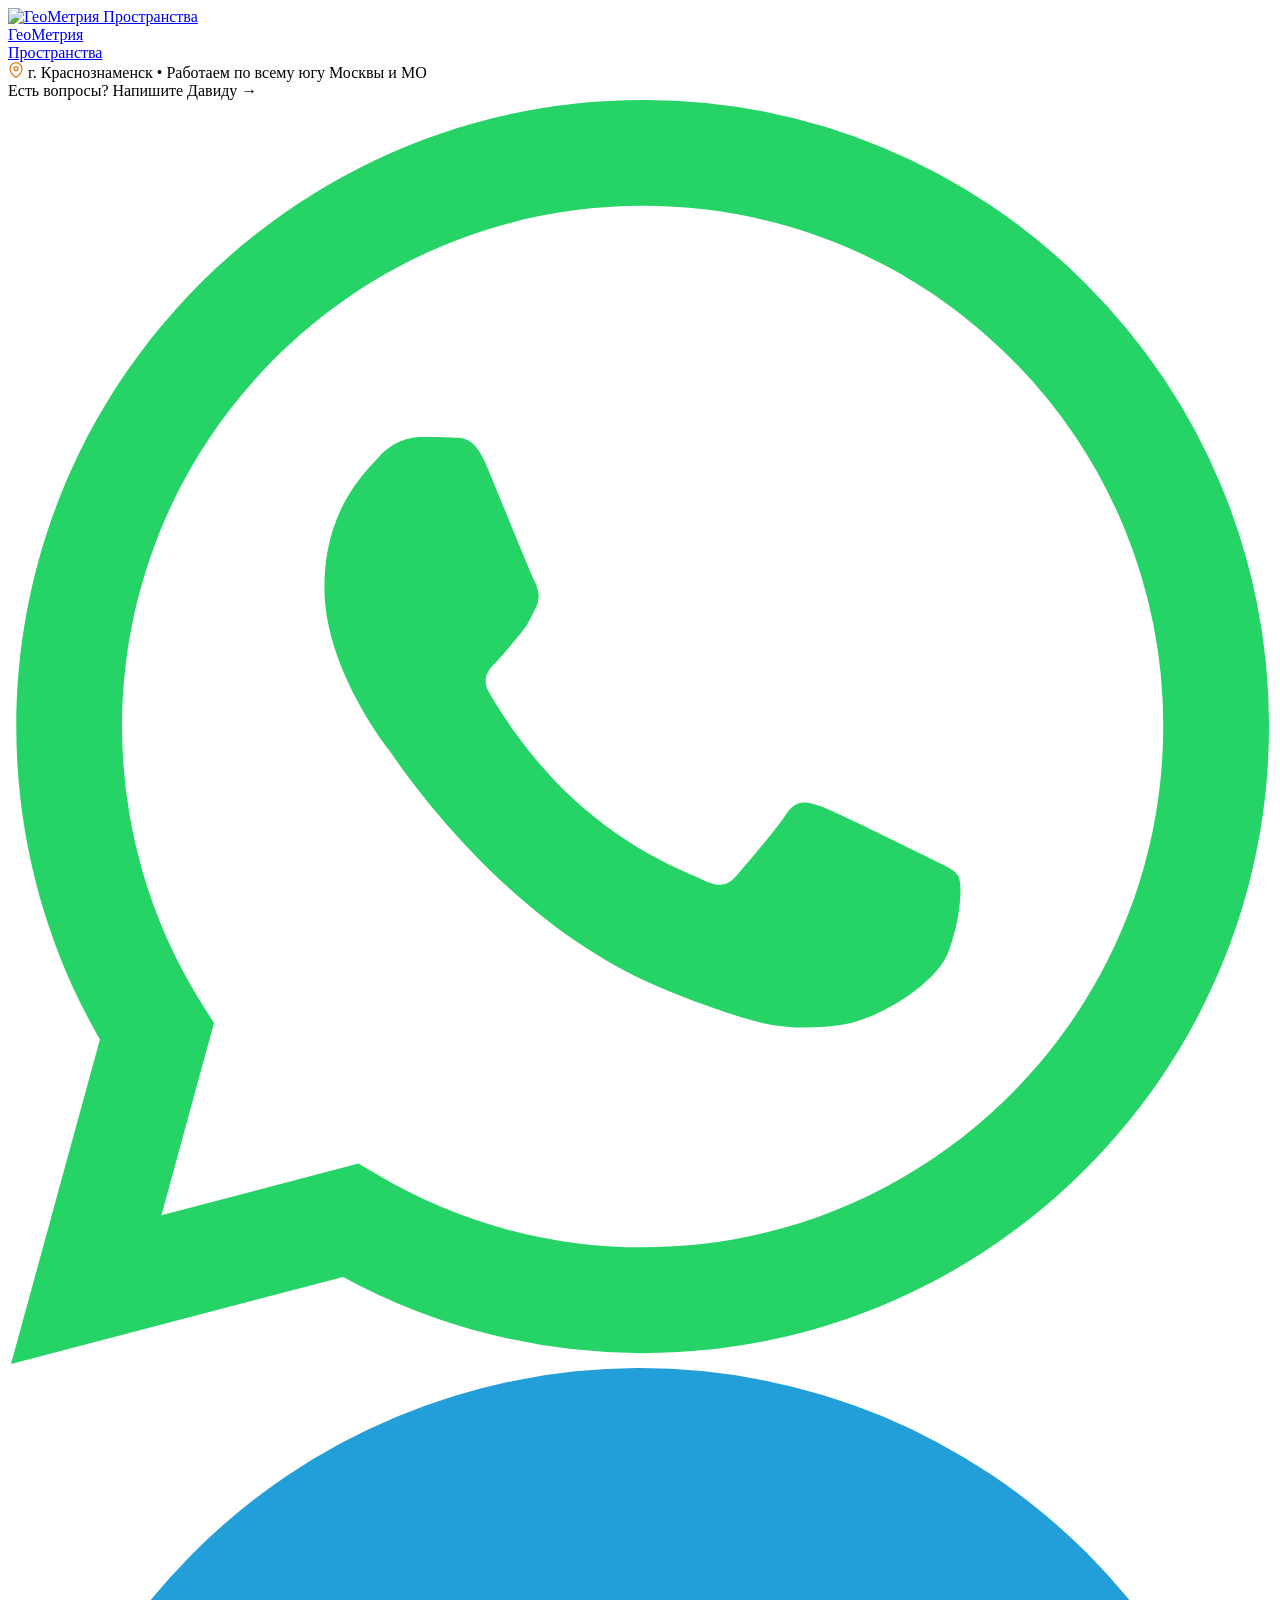
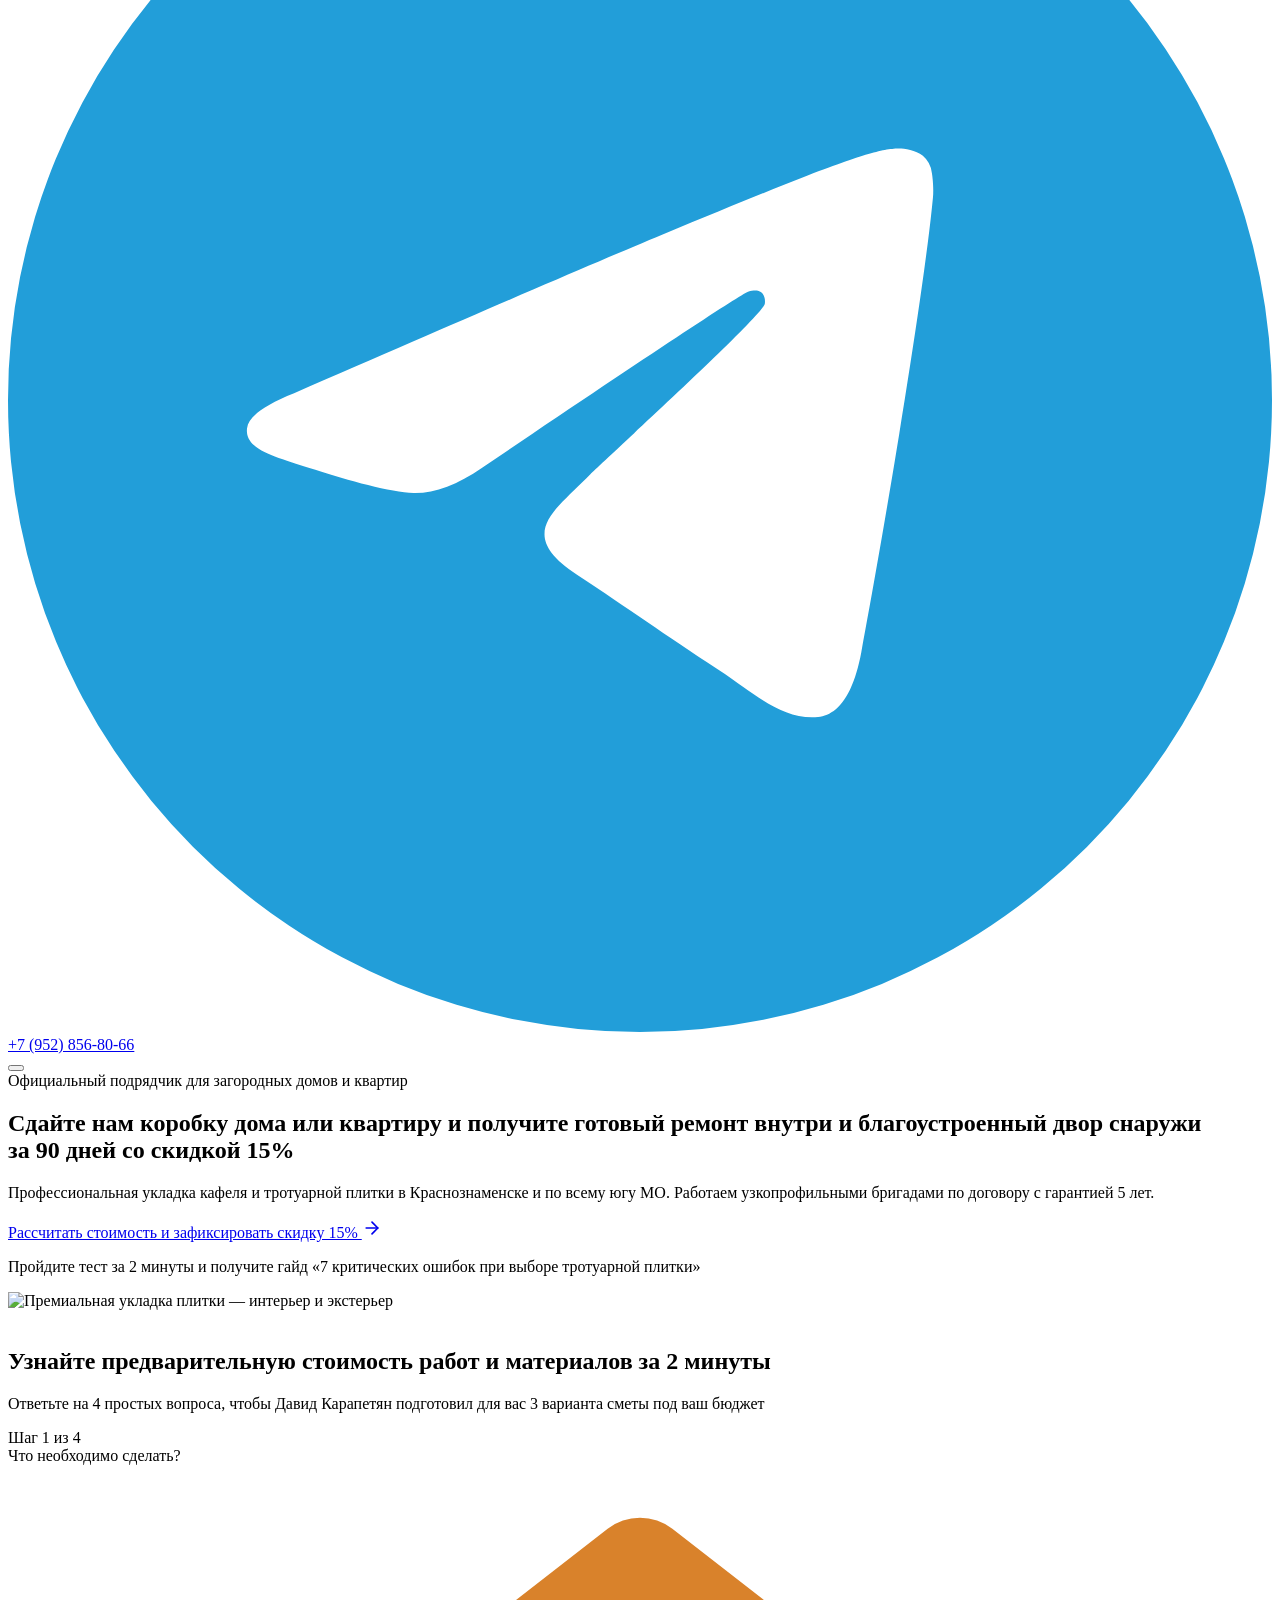
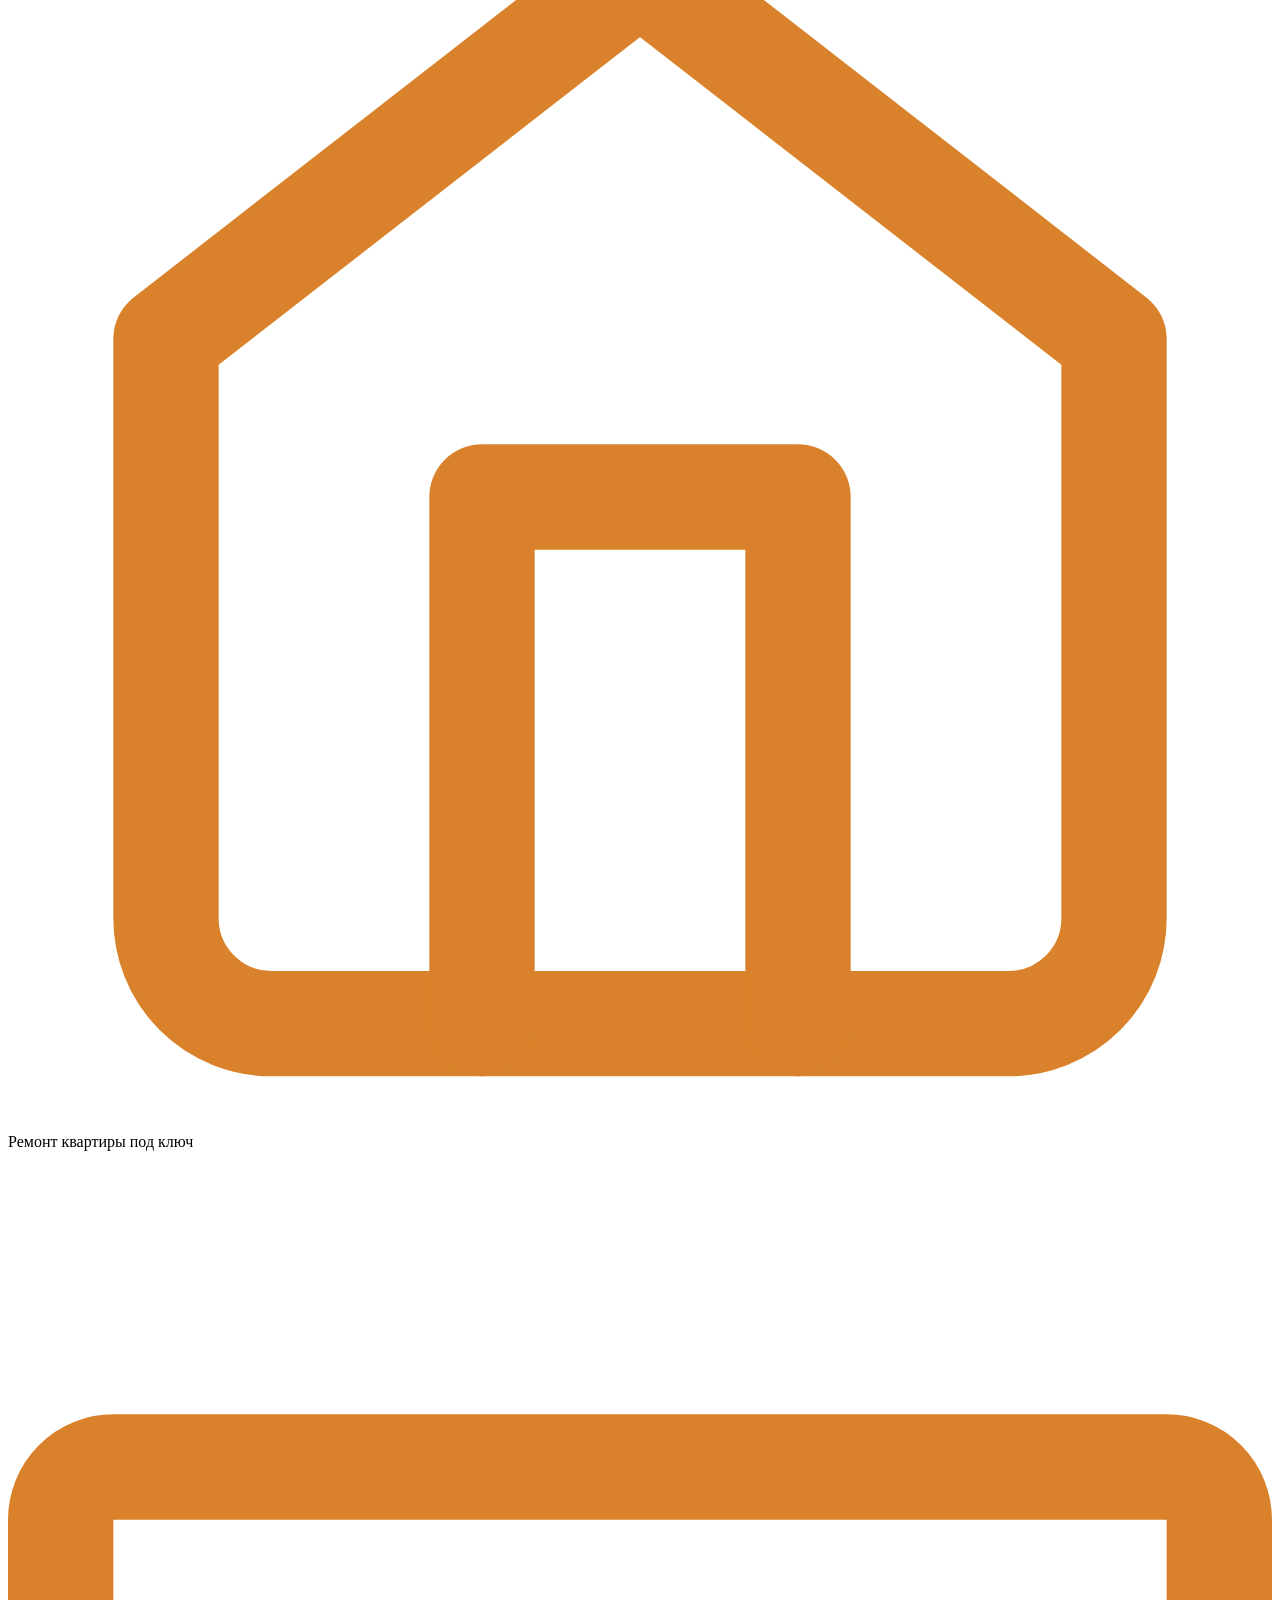
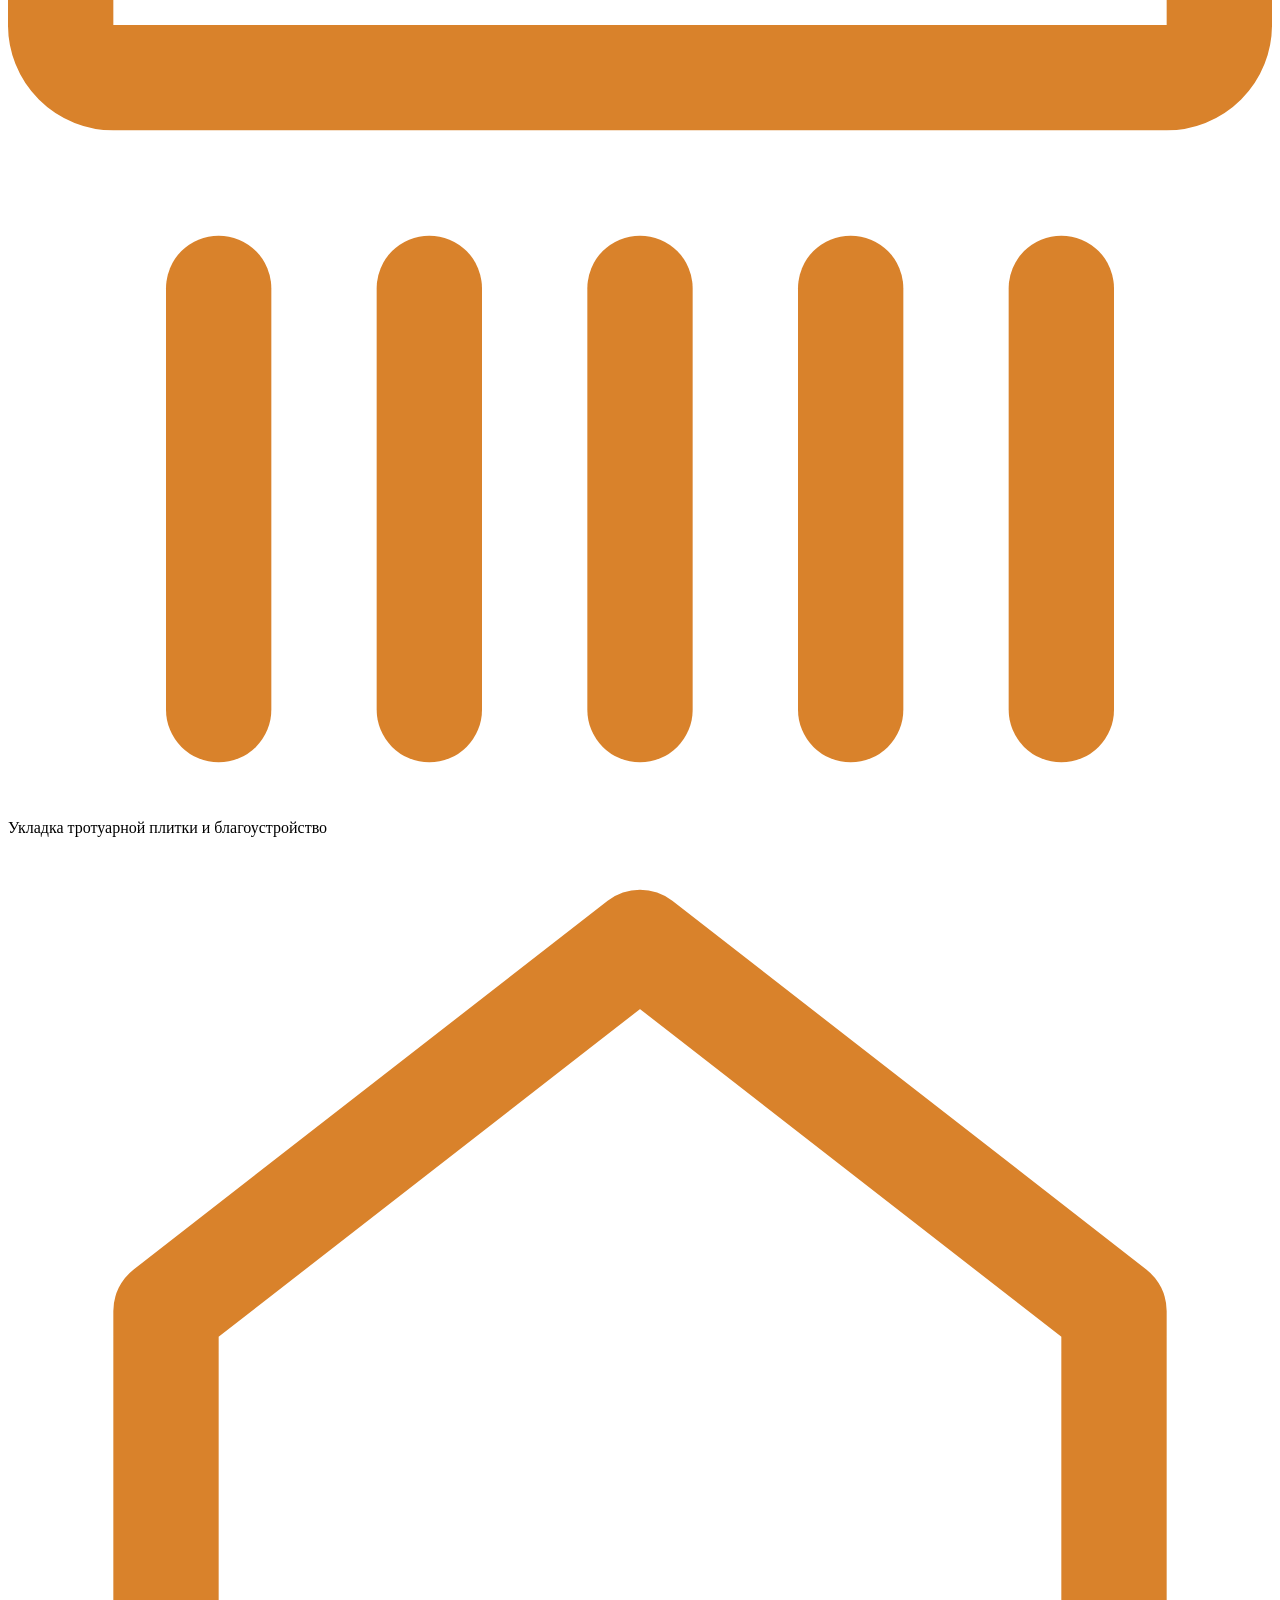
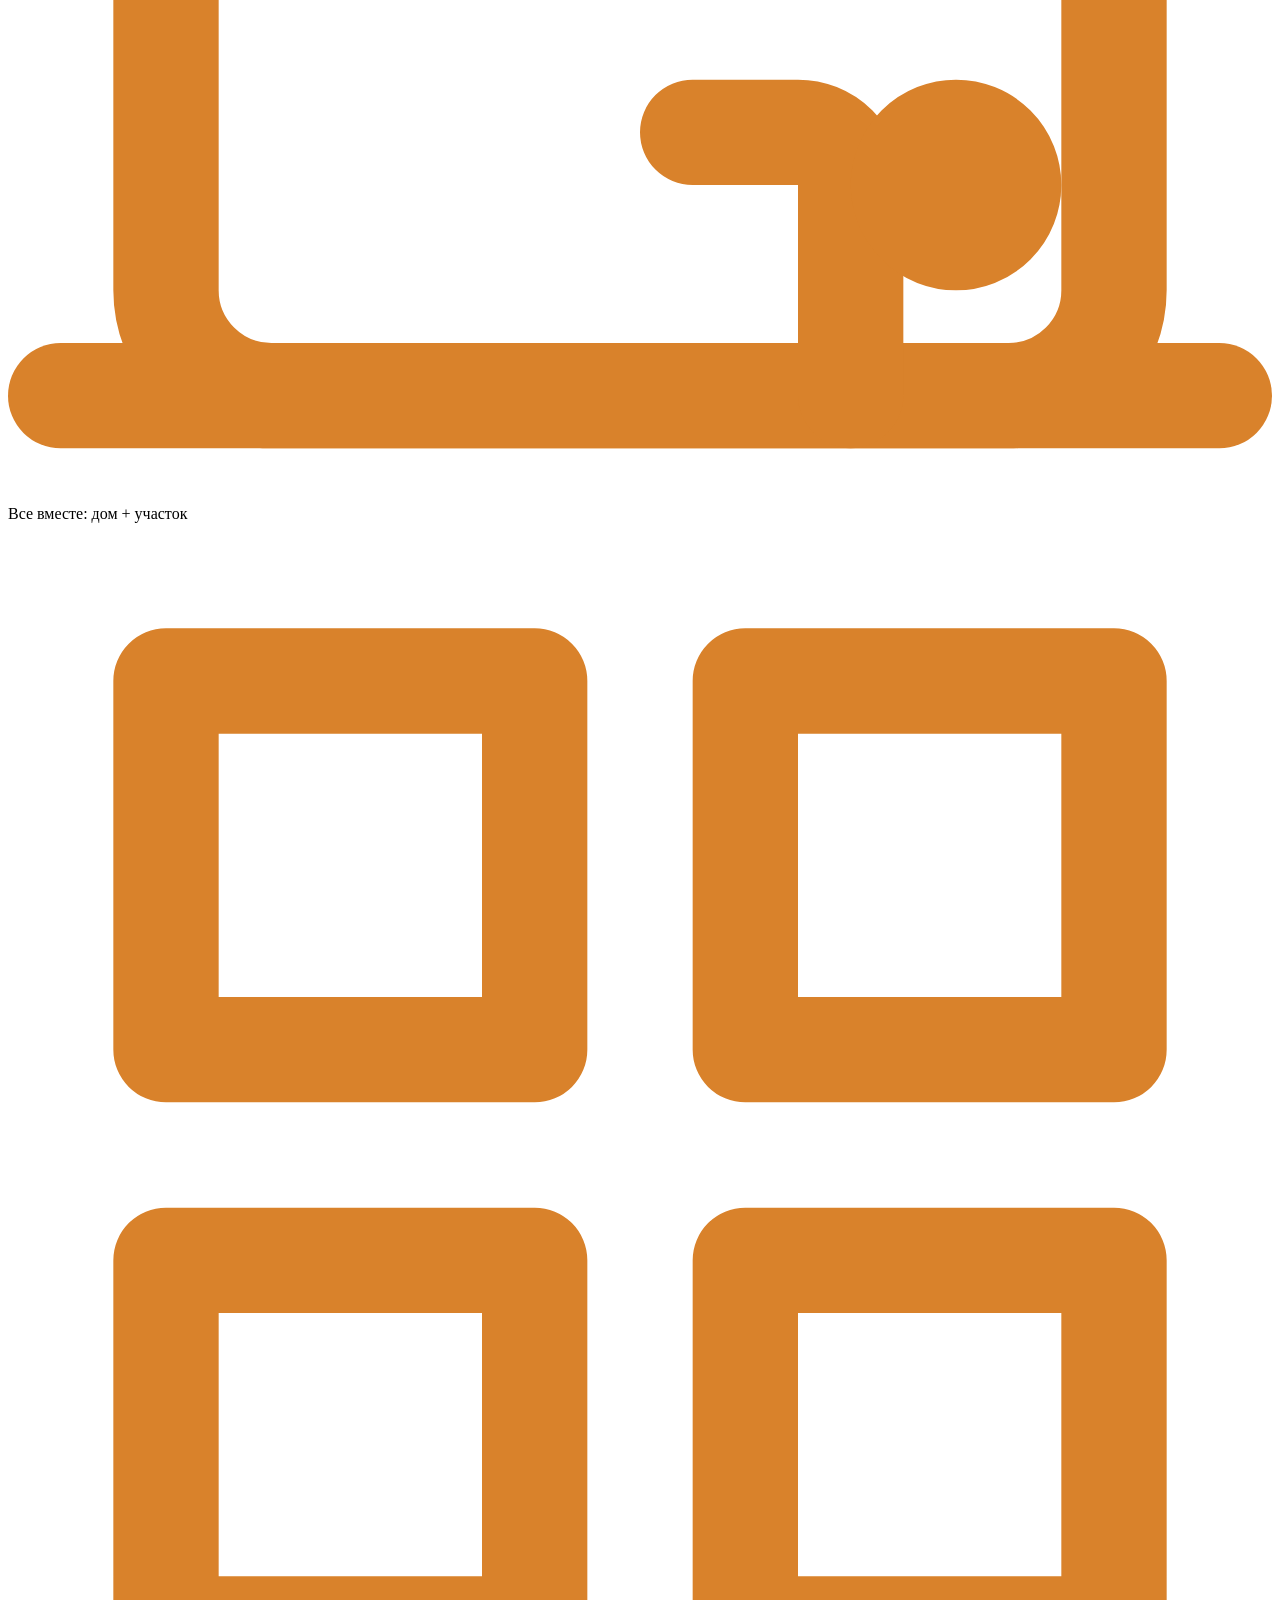
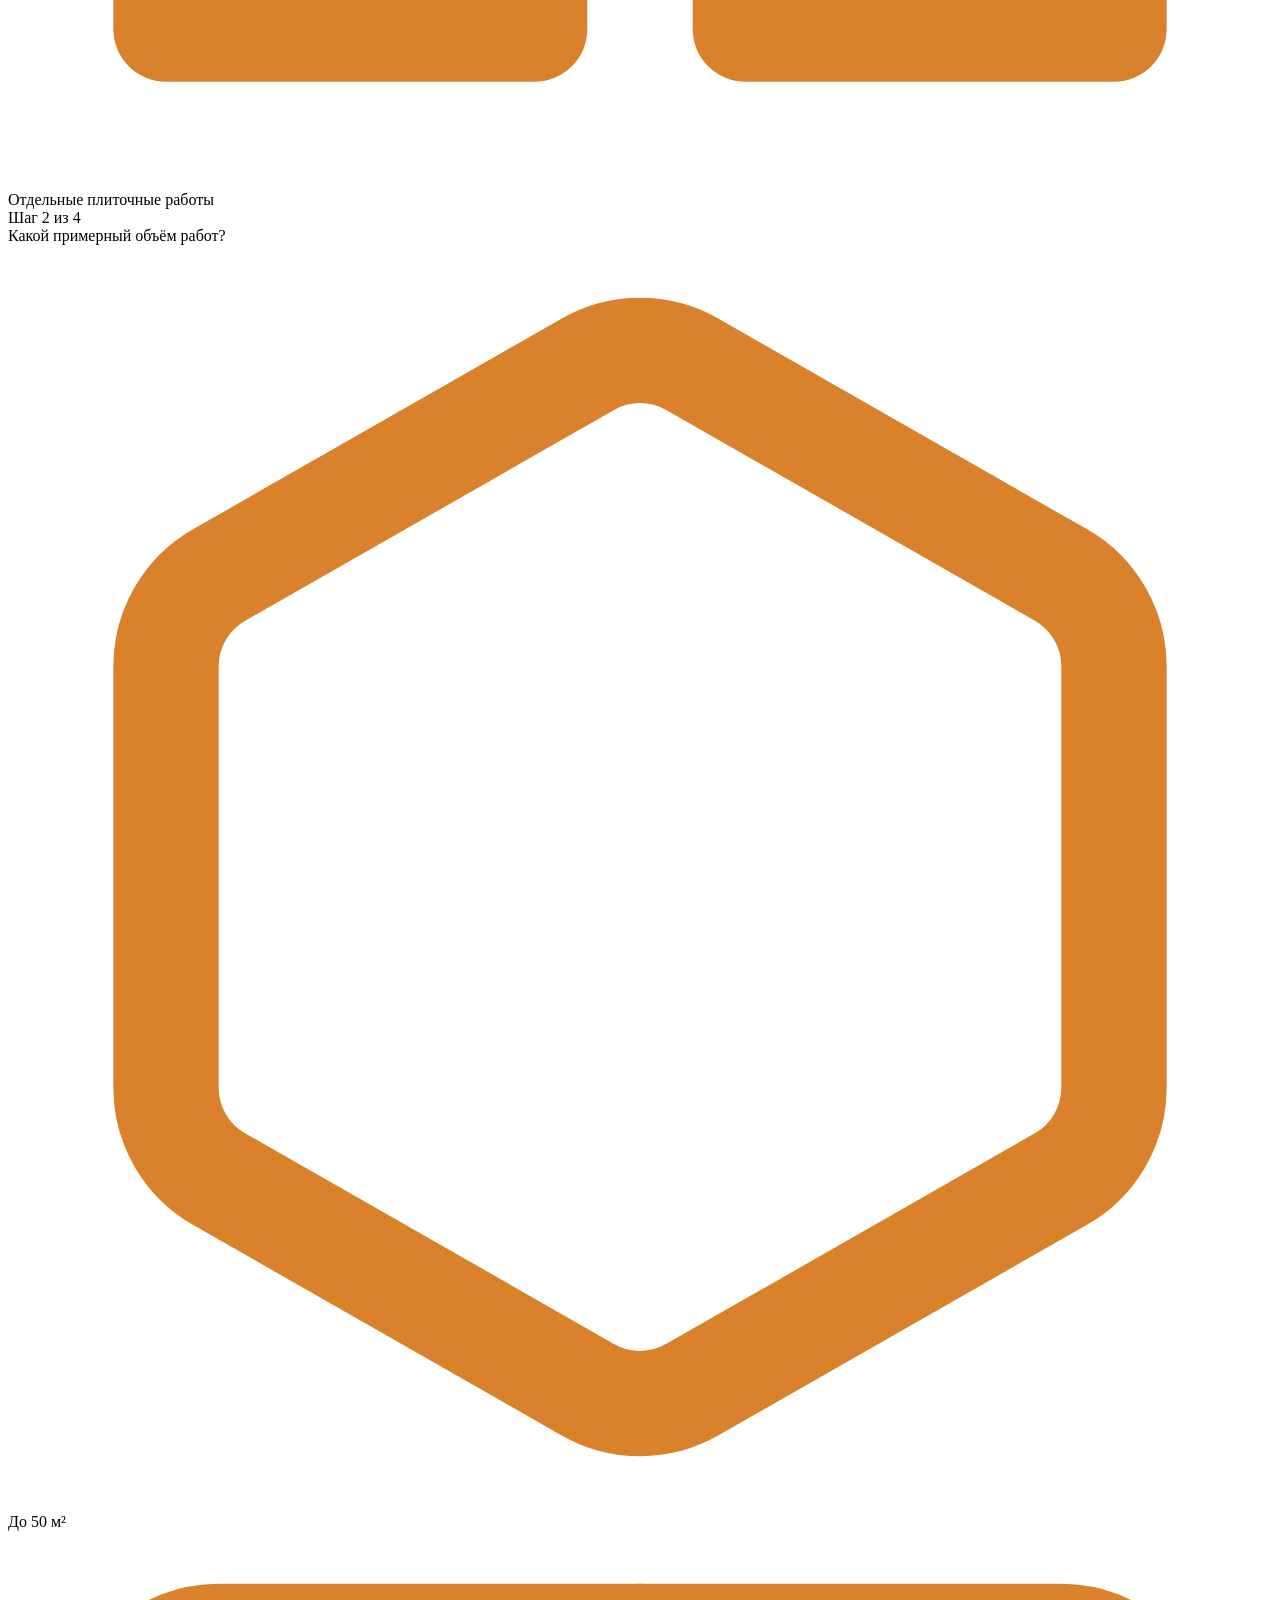
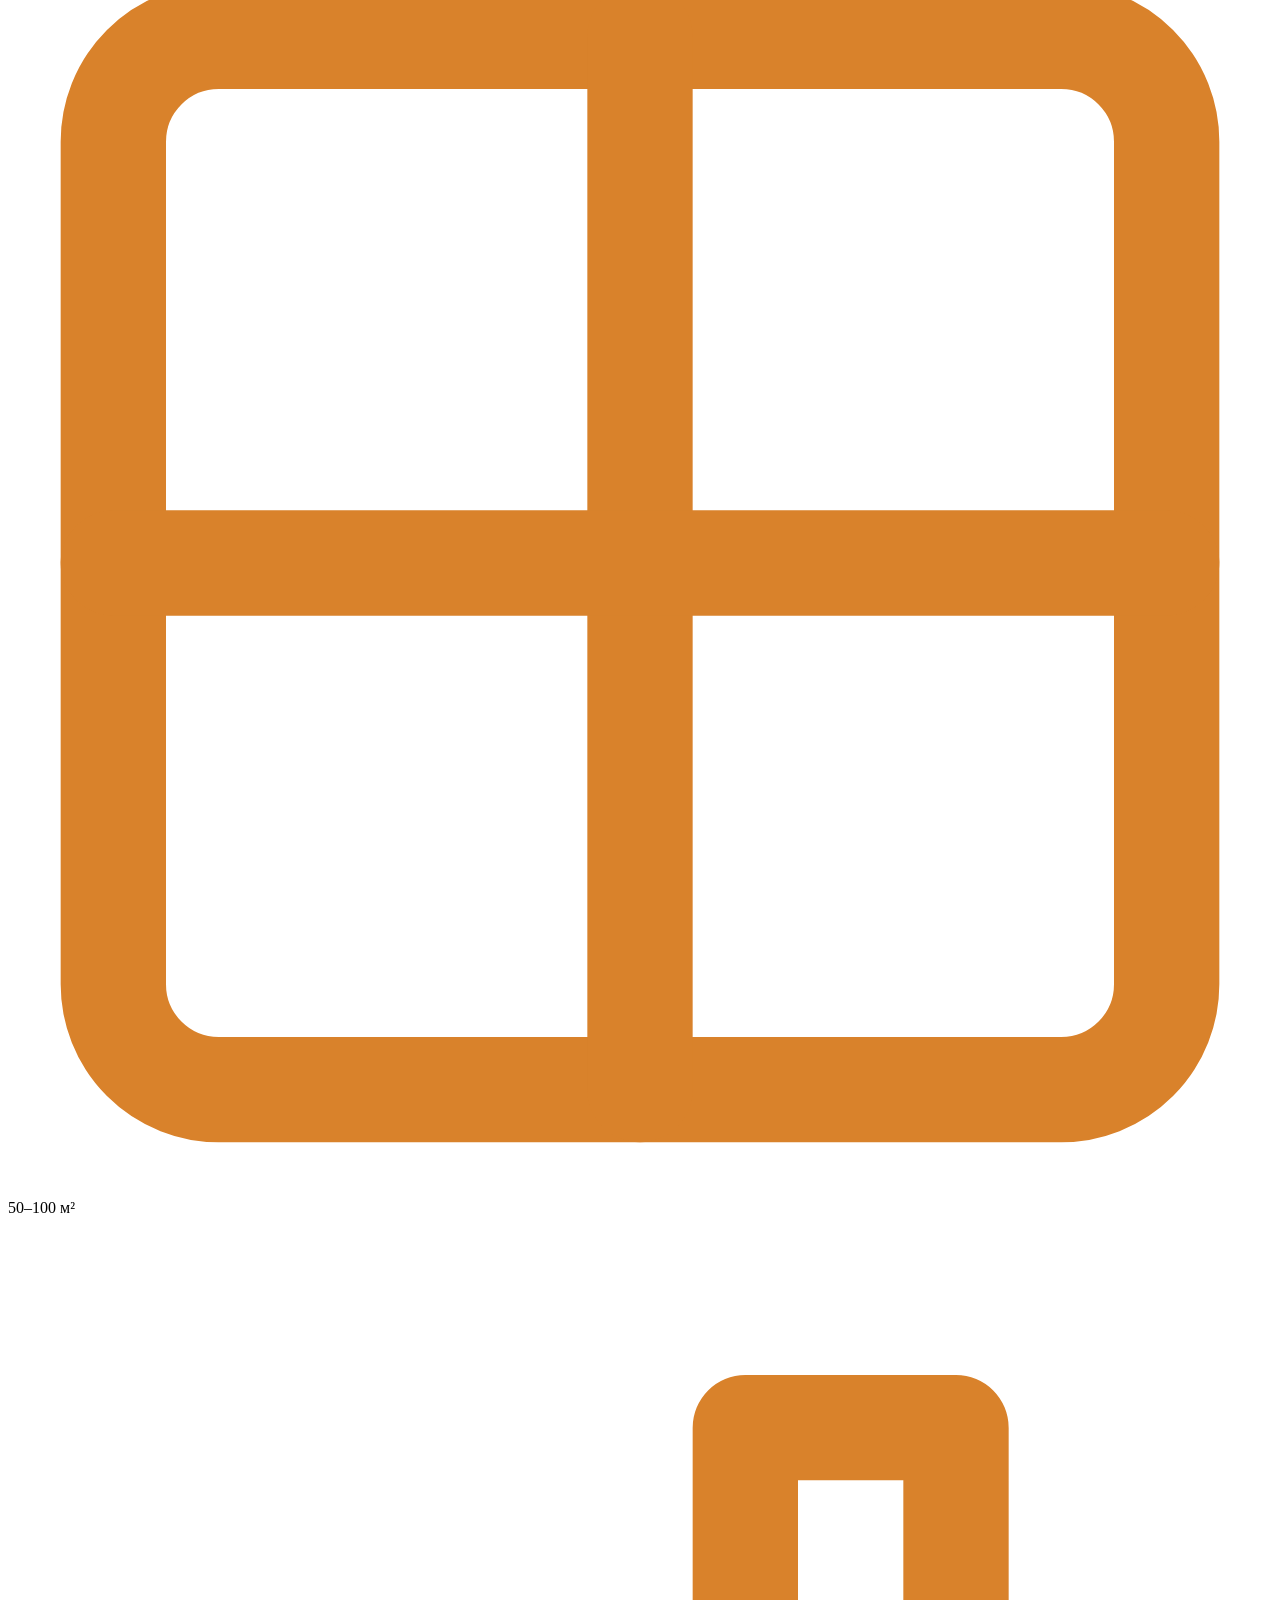
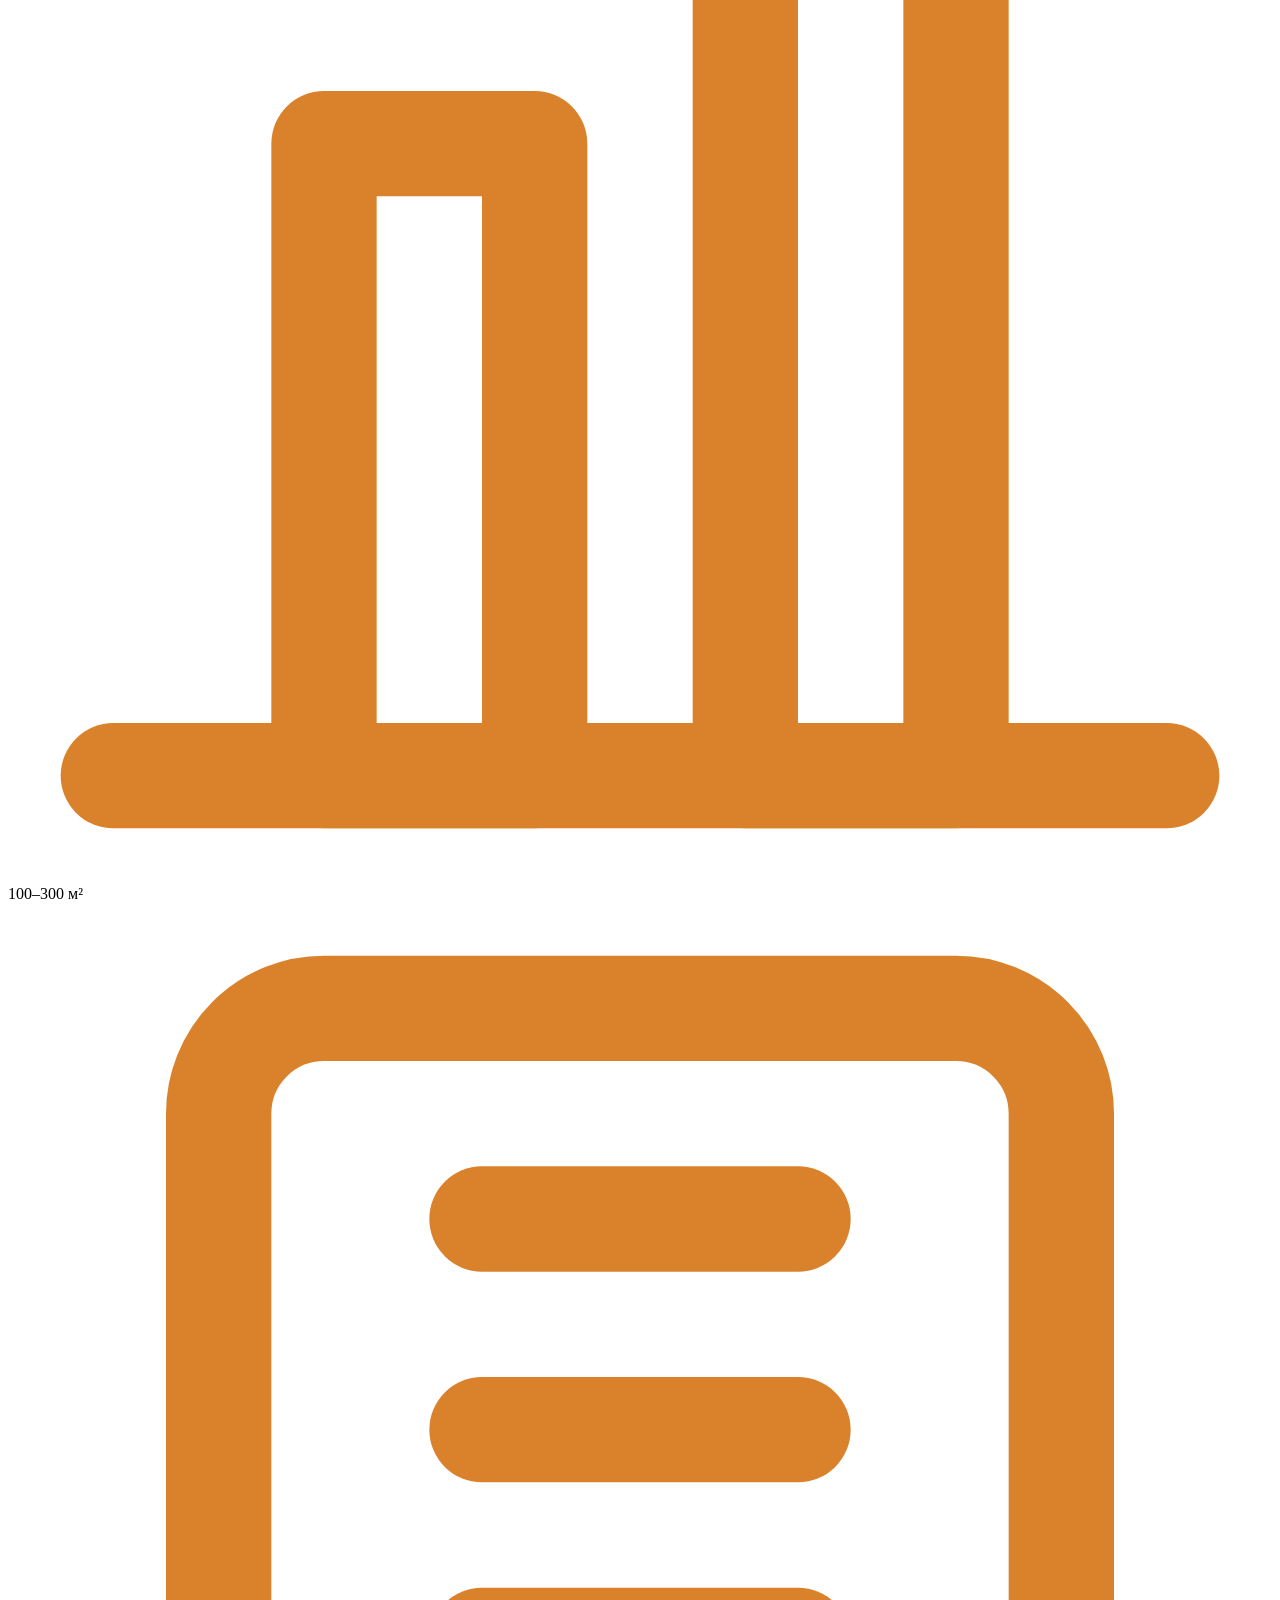
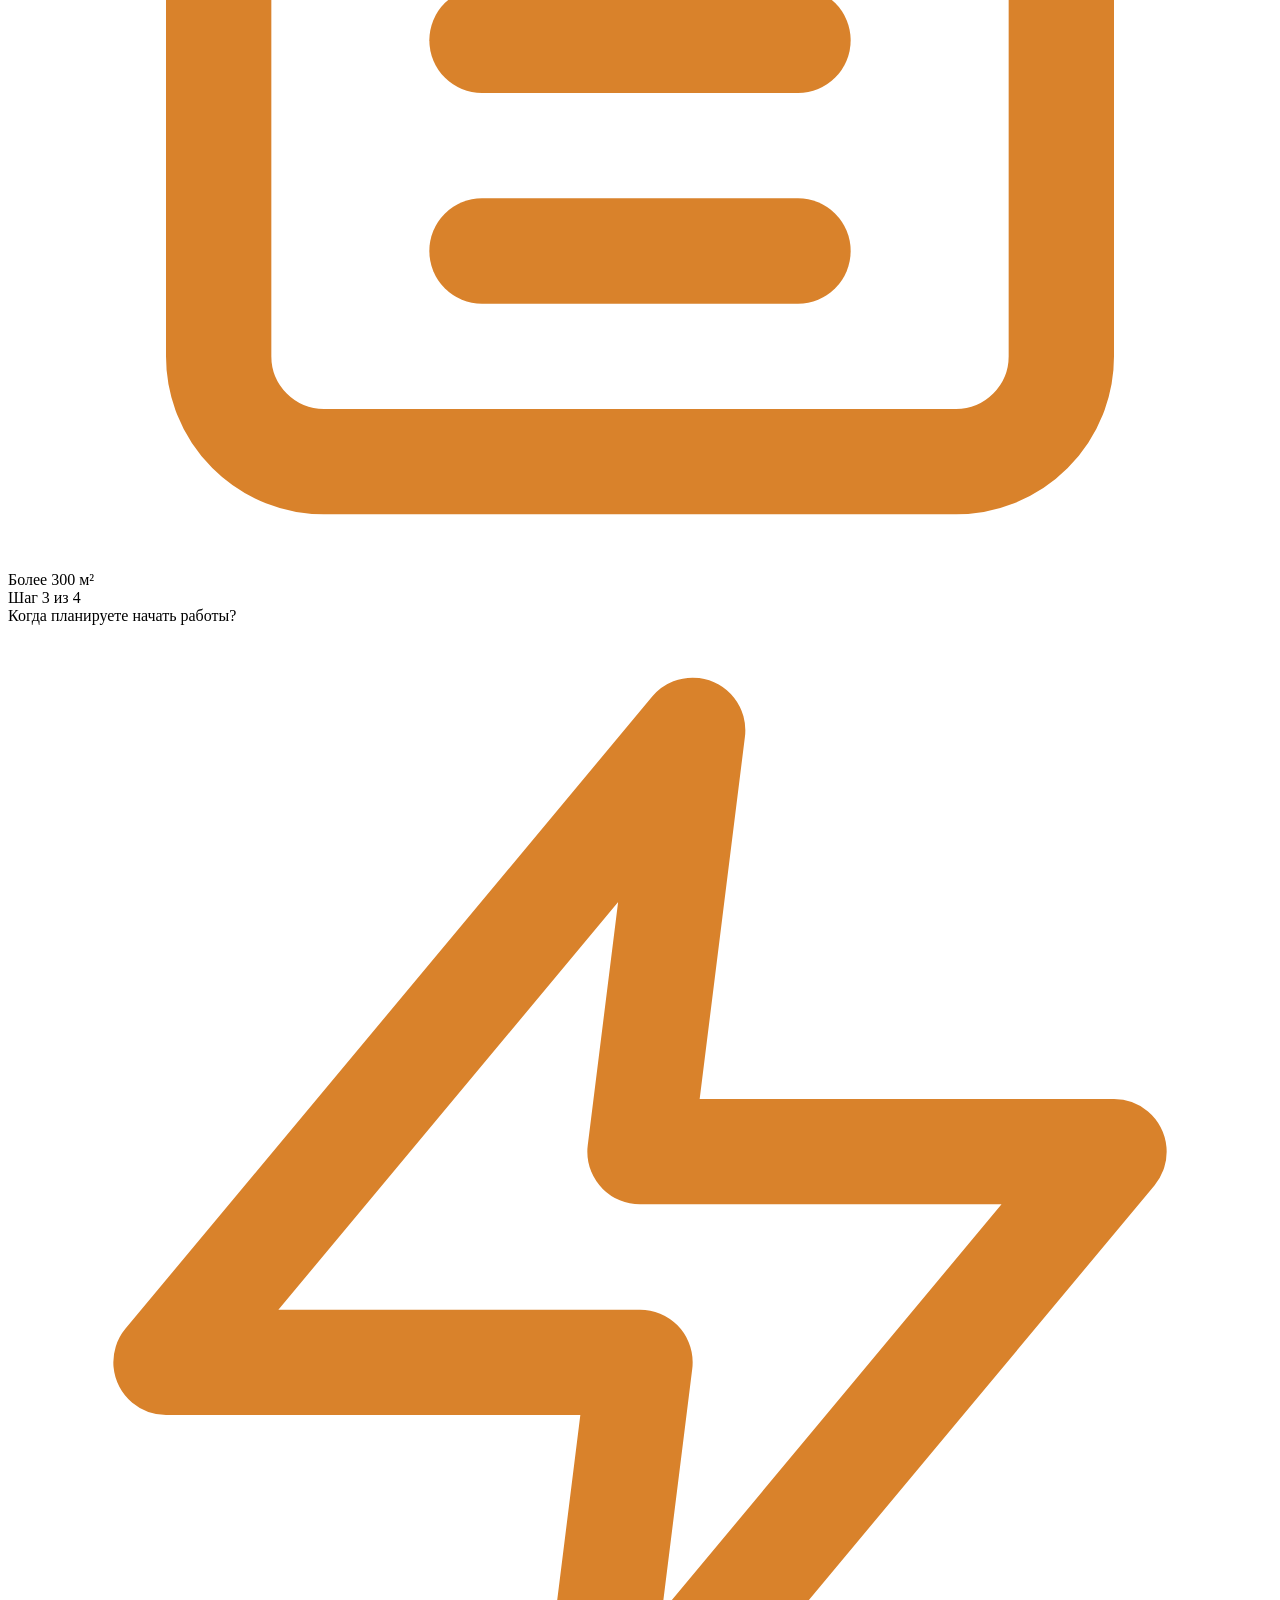
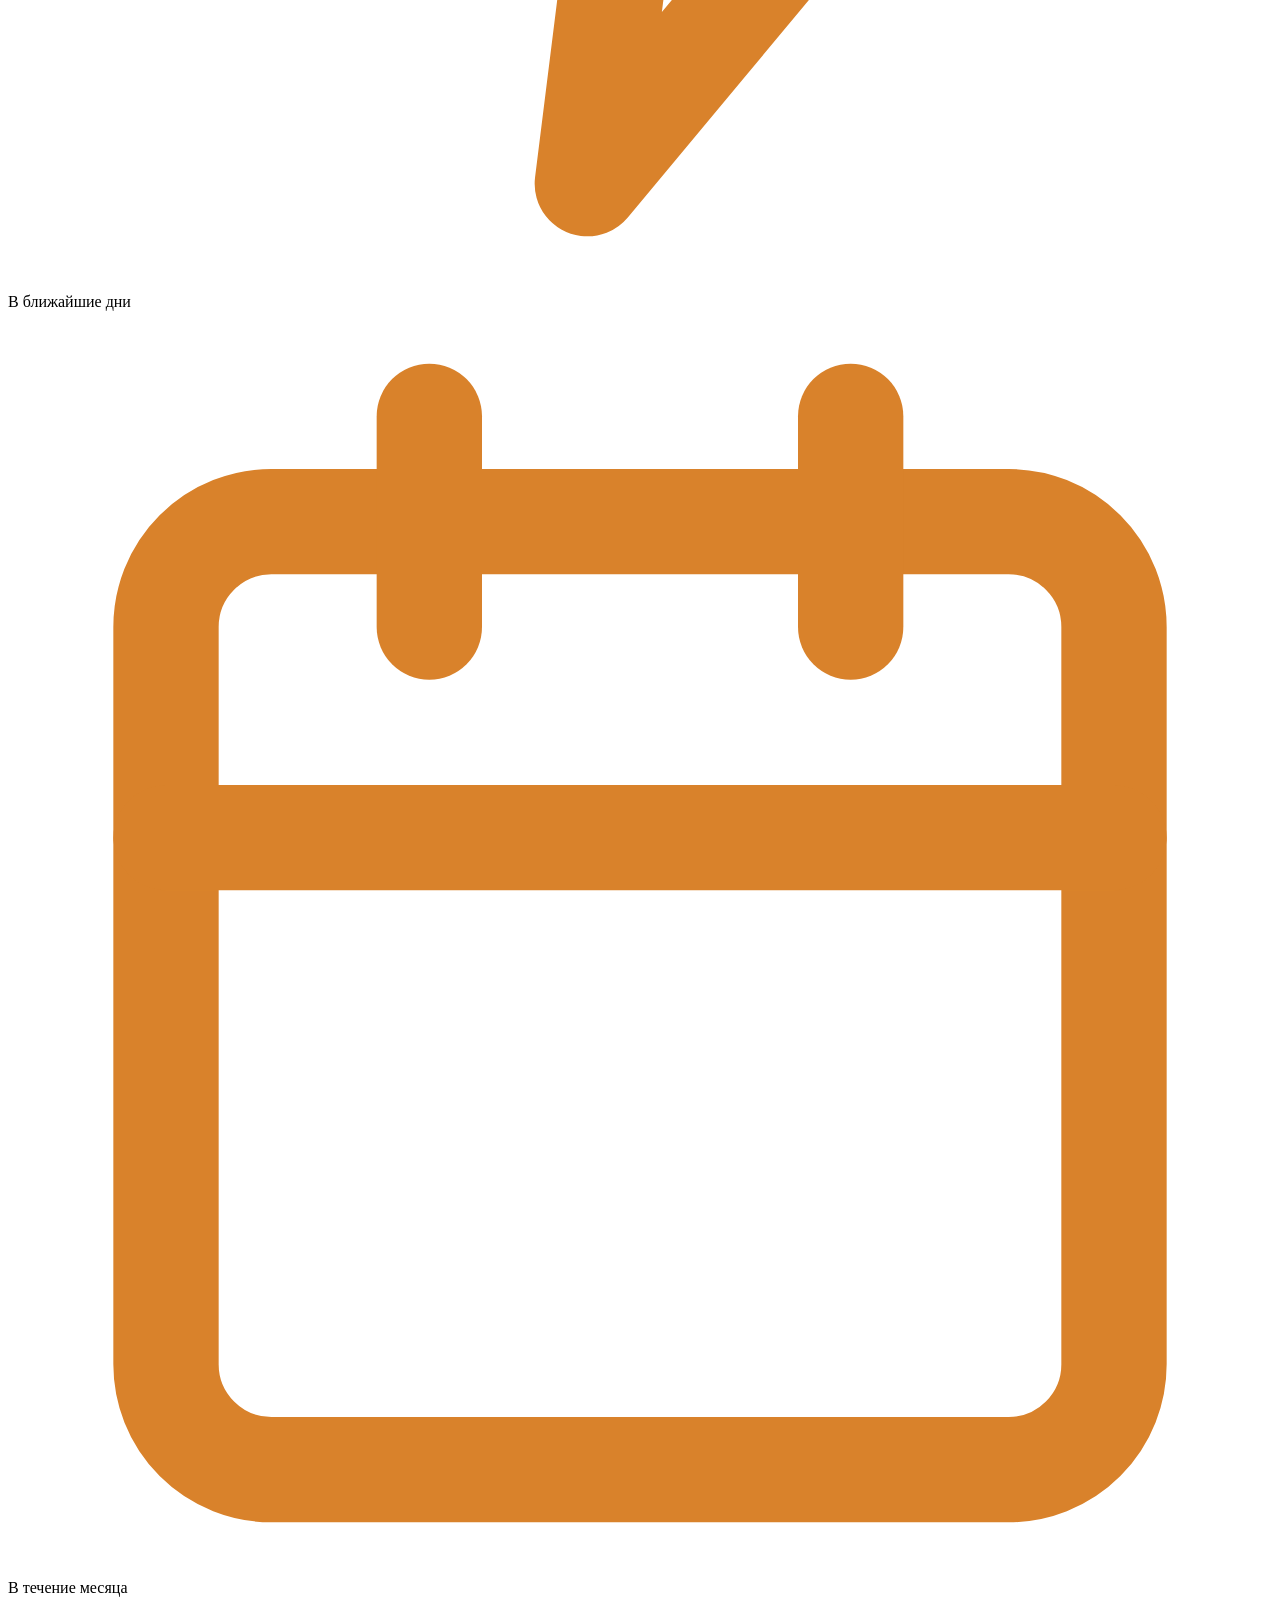
==== index.html @ 49faa57d "Add files via upload" ====
<!DOCTYPE html>
<html lang="ru">
<head>
  <meta charset="UTF-8">
  <meta name="viewport" content="width=device-width, initial-scale=1.0">
  <title>ГеоМетрия Пространства — Строительно-ландшафтная компания | Укладка плитки, ремонт, благоустройство</title>
  <meta name="description" content="Профессиональная укладка кафеля и тротуарной плитки в Краснознаменске и по всему югу Москвы и МО. Ремонт квартир под ключ. Гарантия 5 лет. Скидка 15%.">
  <link rel="stylesheet" href="css/style.css">
  <link rel="icon" type="image/x-icon" href="img/logo.jpg">
</head>
<body>

  <!-- ============================================================
       HEADER
       ============================================================ -->
  <header class="header" id="header">
    <div class="container">
      <div class="header__inner">
        <a href="/" class="header__logo">
          <img src="img/logo.jpg" alt="ГеоМетрия Пространства" class="header__logo-img">
          <div class="header__logo-text">Гео<span>Метрия</span><br>Пространства</div>
        </a>
        <div class="header__geo">
          <svg width="16" height="16" viewBox="0 0 24 24" fill="none" stroke="#D9822B" stroke-width="2" stroke-linecap="round" stroke-linejoin="round"><path d="M21 10c0 7-9 13-9 13s-9-6-9-13a9 9 0 0 1 18 0z"/><circle cx="12" cy="10" r="3"/></svg>
          г. Краснознаменск &bull; Работаем по всему югу Москвы и МО
        </div>
        <div class="header__contacts" id="headerContacts">
          <span class="header__question">Есть вопросы? Напишите Давиду →</span>
          <div class="header__messengers">
            <a href="https://wa.me/79528568066" target="_blank" class="header__msg-btn" title="WhatsApp" id="header-whatsapp">
              <svg viewBox="0 0 24 24" fill="#25D366"><path d="M17.472 14.382c-.297-.149-1.758-.867-2.03-.967-.273-.099-.471-.148-.67.15-.197.297-.767.966-.94 1.164-.173.199-.347.223-.644.075-.297-.15-1.255-.463-2.39-1.475-.883-.788-1.48-1.761-1.653-2.059-.173-.297-.018-.458.13-.606.134-.133.298-.347.446-.52.149-.174.198-.298.298-.497.099-.198.05-.371-.025-.52-.075-.149-.669-1.612-.916-2.207-.242-.579-.487-.5-.669-.51-.173-.008-.371-.01-.57-.01-.198 0-.52.074-.792.372-.272.297-1.04 1.016-1.04 2.479 0 1.462 1.065 2.875 1.213 3.074.149.198 2.096 3.2 5.077 4.487.709.306 1.262.489 1.694.625.712.227 1.36.195 1.871.118.571-.085 1.758-.719 2.006-1.413.248-.694.248-1.289.173-1.413-.074-.124-.272-.198-.57-.347m-5.421 7.403h-.004a9.87 9.87 0 01-5.031-1.378l-.361-.214-3.741.982.998-3.648-.235-.374a9.86 9.86 0 01-1.51-5.26c.001-5.45 4.436-9.884 9.888-9.884 2.64 0 5.122 1.03 6.988 2.898a9.825 9.825 0 012.893 6.994c-.003 5.45-4.437 9.884-9.885 9.884m8.413-18.297A11.815 11.815 0 0012.05 0C5.495 0 .16 5.335.157 11.892c0 2.096.547 4.142 1.588 5.945L.057 24l6.305-1.654a11.882 11.882 0 005.683 1.448h.005c6.554 0 11.89-5.335 11.893-11.893a11.821 11.821 0 00-3.48-8.413z"/></svg>
            </a>
            <a href="https://t.me/+79528568066" target="_blank" class="header__msg-btn" title="Telegram" id="header-telegram">
              <svg viewBox="0 0 24 24" fill="#229ED9"><path d="M11.944 0A12 12 0 0 0 0 12a12 12 0 0 0 12 12 12 12 0 0 0 12-12A12 12 0 0 0 12 0a12 12 0 0 0-.056 0zm4.962 7.224c.1-.002.321.023.465.14a.506.506 0 0 1 .171.325c.016.093.036.306.02.472-.18 1.898-.962 6.502-1.36 8.627-.168.9-.499 1.201-.82 1.23-.696.065-1.225-.46-1.9-.902-1.056-.693-1.653-1.124-2.678-1.8-1.185-.78-.417-1.21.258-1.91.177-.184 3.247-2.977 3.307-3.23.007-.032.014-.15-.056-.212s-.174-.041-.249-.024c-.106.024-1.793 1.14-5.061 3.345-.479.33-.913.49-1.302.48-.428-.008-1.252-.241-1.865-.44-.752-.245-1.349-.374-1.297-.789.027-.216.325-.437.893-.663 3.498-1.524 5.83-2.529 6.998-3.014 3.332-1.386 4.025-1.627 4.476-1.635z"/></svg>
            </a>
          </div>
          <a href="tel:+79528568066" class="header__phone" id="header-phone">+7 (952) 856-80-66</a>
        </div>
        <button class="header__burger" id="headerBurger" aria-label="Меню"><span></span><span></span><span></span></button>
      </div>
    </div>
  </header>

  <main>

    <!-- ============================================================
         HERO
         ============================================================ -->
    <section class="hero particle-bg" id="hero">
      <div class="hero__inner">
        <div class="hero__content">
          <div class="hero__badge"><span class="badge-dot"></span> Официальный подрядчик для загородных домов и квартир</div>
          <h1>Сдайте нам коробку дома или квартиру и&nbsp;получите готовый ремонт внутри и&nbsp;благоустроенный двор снаружи за&nbsp;90&nbsp;дней со&nbsp;скидкой&nbsp;15%</h1>
          <p class="hero__subtitle">Профессиональная укладка кафеля и тротуарной плитки в&nbsp;Краснознаменске и по&nbsp;всему югу МО. Работаем узкопрофильными бригадами по&nbsp;договору с&nbsp;гарантией 5&nbsp;лет.</p>
          <div class="hero__cta-group">
            <a href="#quiz" class="btn-primary btn-primary--pulse" id="hero-cta">
              Рассчитать стоимость и зафиксировать скидку 15%
              <svg width="20" height="20" viewBox="0 0 24 24" fill="none" stroke="currentColor" stroke-width="2" stroke-linecap="round" stroke-linejoin="round"><line x1="5" y1="12" x2="19" y2="12"/><polyline points="12 5 19 12 12 19"/></svg>
            </a>
            <p class="hero__cta-hint">Пройдите тест за 2 минуты и получите гайд «7 критических ошибок при выборе тротуарной плитки»</p>
          </div>
        </div>
        <div class="hero__image">
          <img src="img/hero.jpg" alt="Премиальная укладка плитки — интерьер и экстерьер">
        </div>
      </div>
    </section>

    <!-- ============================================================
         QUIZ
         ============================================================ -->
    <section class="quiz" id="quiz">
      <div class="quiz__bg"><img src="img/quiz_bg.jpg" alt=""></div>
      <div class="container">
        <div class="quiz__header reveal">
          <h2>Узнайте предварительную стоимость работ и&nbsp;материалов за&nbsp;2&nbsp;минуты</h2>
          <p class="section-subtitle">Ответьте на 4 простых вопроса, чтобы Давид Карапетян подготовил для вас 3 варианта сметы под ваш бюджет</p>
        </div>
        <div class="quiz__widget reveal">
          <div class="quiz__progress"><div class="quiz__progress-bar"></div></div>

          <!-- Step 1 -->
          <div class="quiz__step active" data-step="1">
            <div class="quiz__step-number">Шаг 1 из 4</div>
            <div class="quiz__question">Что необходимо сделать?</div>
            <div class="quiz__options">
              <div class="quiz__option" id="quiz-opt-1-1">
                <div class="icon-box icon-box--orange">
                  <svg viewBox="0 0 24 24" fill="none" stroke="#D9822B" stroke-width="2" stroke-linecap="round" stroke-linejoin="round"><path d="M3 9l9-7 9 7v11a2 2 0 0 1-2 2H5a2 2 0 0 1-2-2z"/><polyline points="9 22 9 12 15 12 15 22"/></svg>
                </div>
                <span>Ремонт квартиры под ключ</span>
              </div>
              <div class="quiz__option" id="quiz-opt-1-2">
                <div class="icon-box icon-box--orange">
                  <svg viewBox="0 0 24 24" fill="none" stroke="#D9822B" stroke-width="2" stroke-linecap="round" stroke-linejoin="round"><rect x="1" y="6" width="22" height="4" rx="1"/><line x1="4" y1="14" x2="4" y2="22"/><line x1="8" y1="14" x2="8" y2="22"/><line x1="12" y1="14" x2="12" y2="22"/><line x1="16" y1="14" x2="16" y2="22"/><line x1="20" y1="14" x2="20" y2="22"/></svg>
                </div>
                <span>Укладка тротуарной плитки и благоустройство</span>
              </div>
              <div class="quiz__option" id="quiz-opt-1-3">
                <div class="icon-box icon-box--orange">
                  <svg viewBox="0 0 24 24" fill="none" stroke="#D9822B" stroke-width="2" stroke-linecap="round" stroke-linejoin="round"><path d="M3 9l9-7 9 7v11a2 2 0 0 1-2 2H5a2 2 0 0 1-2-2z"/><path d="M1 22h22"/><path d="M16 22v-4a1 1 0 0 0-1-1h-2"/><circle cx="18" cy="18" r="1"/></svg>
                </div>
                <span>Все вместе: дом + участок</span>
              </div>
              <div class="quiz__option" id="quiz-opt-1-4">
                <div class="icon-box icon-box--orange">
                  <svg viewBox="0 0 24 24" fill="none" stroke="#D9822B" stroke-width="2" stroke-linecap="round" stroke-linejoin="round"><rect x="3" y="3" width="7" height="7"/><rect x="14" y="3" width="7" height="7"/><rect x="3" y="14" width="7" height="7"/><rect x="14" y="14" width="7" height="7"/></svg>
                </div>
                <span>Отдельные плиточные работы</span>
              </div>
            </div>
          </div>

          <!-- Step 2 -->
          <div class="quiz__step" data-step="2">
            <div class="quiz__step-number">Шаг 2 из 4</div>
            <div class="quiz__question">Какой примерный объём работ?</div>
            <div class="quiz__options">
              <div class="quiz__option" id="quiz-opt-2-1">
                <div class="icon-box icon-box--orange">
                  <svg viewBox="0 0 24 24" fill="none" stroke="#D9822B" stroke-width="2" stroke-linecap="round" stroke-linejoin="round"><path d="M21 16V8a2 2 0 0 0-1-1.73l-7-4a2 2 0 0 0-2 0l-7 4A2 2 0 0 0 3 8v8a2 2 0 0 0 1 1.73l7 4a2 2 0 0 0 2 0l7-4A2 2 0 0 0 21 16z"/></svg>
                </div>
                <span>До 50 м²</span>
              </div>
              <div class="quiz__option" id="quiz-opt-2-2">
                <div class="icon-box icon-box--orange">
                  <svg viewBox="0 0 24 24" fill="none" stroke="#D9822B" stroke-width="2" stroke-linecap="round" stroke-linejoin="round"><rect x="2" y="2" width="20" height="20" rx="2"/><line x1="12" y1="2" x2="12" y2="22"/><line x1="2" y1="12" x2="22" y2="12"/></svg>
                </div>
                <span>50–100 м²</span>
              </div>
              <div class="quiz__option" id="quiz-opt-2-3">
                <div class="icon-box icon-box--orange">
                  <svg viewBox="0 0 24 24" fill="none" stroke="#D9822B" stroke-width="2" stroke-linecap="round" stroke-linejoin="round"><line x1="2" y1="22" x2="22" y2="22"/><rect x="6" y="10" width="4" height="12"/><rect x="14" y="4" width="4" height="18"/></svg>
                </div>
                <span>100–300 м²</span>
              </div>
              <div class="quiz__option" id="quiz-opt-2-4">
                <div class="icon-box icon-box--orange">
                  <svg viewBox="0 0 24 24" fill="none" stroke="#D9822B" stroke-width="2" stroke-linecap="round" stroke-linejoin="round"><rect x="4" y="2" width="16" height="20" rx="2"/><line x1="9" y1="6" x2="15" y2="6"/><line x1="9" y1="10" x2="15" y2="10"/><line x1="9" y1="14" x2="15" y2="14"/><line x1="9" y1="18" x2="15" y2="18"/></svg>
                </div>
                <span>Более 300 м²</span>
              </div>
            </div>
          </div>

          <!-- Step 3 -->
          <div class="quiz__step" data-step="3">
            <div class="quiz__step-number">Шаг 3 из 4</div>
            <div class="quiz__question">Когда планируете начать работы?</div>
            <div class="quiz__options">
              <div class="quiz__option" id="quiz-opt-3-1">
                <div class="icon-box icon-box--orange">
                  <svg viewBox="0 0 24 24" fill="none" stroke="#D9822B" stroke-width="2" stroke-linecap="round" stroke-linejoin="round"><polygon points="13 2 3 14 12 14 11 22 21 10 12 10 13 2"/></svg>
                </div>
                <span>В ближайшие дни</span>
              </div>
              <div class="quiz__option" id="quiz-opt-3-2">
                <div class="icon-box icon-box--orange">
                  <svg viewBox="0 0 24 24" fill="none" stroke="#D9822B" stroke-width="2" stroke-linecap="round" stroke-linejoin="round"><rect x="3" y="4" width="18" height="18" rx="2" ry="2"/><line x1="16" y1="2" x2="16" y2="6"/><line x1="8" y1="2" x2="8" y2="6"/><line x1="3" y1="10" x2="21" y2="10"/></svg>
                </div>
                <span>В течение месяца</span>
              </div>
              <div class="quiz__option" id="quiz-opt-3-3">
                <div class="icon-box icon-box--orange">
                  <svg viewBox="0 0 24 24" fill="none" stroke="#D9822B" stroke-width="2" stroke-linecap="round" stroke-linejoin="round"><circle cx="12" cy="12" r="10"/><polyline points="12 6 12 12 16 14"/></svg>
                </div>
                <span>В течение 2–3 месяцев</span>
              </div>
              <div class="quiz__option" id="quiz-opt-3-4">
                <div class="icon-box icon-box--orange">
                  <svg viewBox="0 0 24 24" fill="none" stroke="#D9822B" stroke-width="2" stroke-linecap="round" stroke-linejoin="round"><path d="M1 12s4-8 11-8 11 8 11 8-4 8-11 8-11-8-11-8z"/><circle cx="12" cy="12" r="3"/></svg>
                </div>
                <span>Пока просто узнаю цены</span>
              </div>
            </div>
          </div>

          <!-- Step 4 — Final -->
          <div class="quiz__step" data-step="4">
            <div class="quiz__final">
              <div class="quiz__step-number">Шаг 4 из 4</div>
              <div class="quiz__final-title">Куда прислать расчёт сметы и&nbsp;ваш&nbsp;бонус?</div>
              <div class="quiz__messenger-select">
                <button type="button" class="quiz__messenger-btn selected" data-messenger="whatsapp" id="quiz-msg-wa">
                  <svg width="22" height="22" viewBox="0 0 24 24" fill="#25D366"><path d="M17.472 14.382c-.297-.149-1.758-.867-2.03-.967-.273-.099-.471-.148-.67.15-.197.297-.767.966-.94 1.164-.173.199-.347.223-.644.075-.297-.15-1.255-.463-2.39-1.475-.883-.788-1.48-1.761-1.653-2.059-.173-.297-.018-.458.13-.606.134-.133.298-.347.446-.52.149-.174.198-.298.298-.497.099-.198.05-.371-.025-.52-.075-.149-.669-1.612-.916-2.207-.242-.579-.487-.5-.669-.51-.173-.008-.371-.01-.57-.01-.198 0-.52.074-.792.372-.272.297-1.04 1.016-1.04 2.479 0 1.462 1.065 2.875 1.213 3.074.149.198 2.096 3.2 5.077 4.487.709.306 1.262.489 1.694.625.712.227 1.36.195 1.871.118.571-.085 1.758-.719 2.006-1.413.248-.694.248-1.289.173-1.413-.074-.124-.272-.198-.57-.347m-5.421 7.403h-.004a9.87 9.87 0 01-5.031-1.378l-.361-.214-3.741.982.998-3.648-.235-.374a9.86 9.86 0 01-1.51-5.26c.001-5.45 4.436-9.884 9.888-9.884 2.64 0 5.122 1.03 6.988 2.898a9.825 9.825 0 012.893 6.994c-.003 5.45-4.437 9.884-9.885 9.884m8.413-18.297A11.815 11.815 0 0012.05 0C5.495 0 .16 5.335.157 11.892c0 2.096.547 4.142 1.588 5.945L.057 24l6.305-1.654a11.882 11.882 0 005.683 1.448h.005c6.554 0 11.89-5.335 11.893-11.893a11.821 11.821 0 00-3.48-8.413z"/></svg>
                  WhatsApp
                </button>
                <button type="button" class="quiz__messenger-btn" data-messenger="telegram" id="quiz-msg-tg">
                  <svg width="22" height="22" viewBox="0 0 24 24" fill="#229ED9"><path d="M11.944 0A12 12 0 0 0 0 12a12 12 0 0 0 12 12 12 12 0 0 0 12-12A12 12 0 0 0 12 0a12 12 0 0 0-.056 0zm4.962 7.224c.1-.002.321.023.465.14a.506.506 0 0 1 .171.325c.016.093.036.306.02.472-.18 1.898-.962 6.502-1.36 8.627-.168.9-.499 1.201-.82 1.23-.696.065-1.225-.46-1.9-.902-1.056-.693-1.653-1.124-2.678-1.8-1.185-.78-.417-1.21.258-1.91.177-.184 3.247-2.977 3.307-3.23.007-.032.014-.15-.056-.212s-.174-.041-.249-.024c-.106.024-1.793 1.14-5.061 3.345-.479.33-.913.49-1.302.48-.428-.008-1.252-.241-1.865-.44-.752-.245-1.349-.374-1.297-.789.027-.216.325-.437.893-.663 3.498-1.524 5.83-2.529 6.998-3.014 3.332-1.386 4.025-1.627 4.476-1.635z"/></svg>
                  Telegram
                </button>
              </div>
              <input type="tel" class="quiz__phone-input" placeholder="+7 (___) ___-__-__" data-phone-mask id="quiz-phone">
              <button type="button" class="btn-primary btn-green quiz__submit" id="quiz-submit">Получить 3 варианта сметы в мессенджер</button>
            </div>
          </div>

          <div class="quiz__nav">
            <button type="button" class="quiz__nav-back" id="quiz-back">
              <svg width="16" height="16" viewBox="0 0 24 24" fill="none" stroke="currentColor" stroke-width="2" stroke-linecap="round" stroke-linejoin="round"><line x1="19" y1="12" x2="5" y2="12"/><polyline points="12 19 5 12 12 5"/></svg>
              Назад
            </button>
            <button type="button" class="btn-primary quiz__nav-next" id="quiz-next">
              Далее
              <svg width="16" height="16" viewBox="0 0 24 24" fill="none" stroke="currentColor" stroke-width="2" stroke-linecap="round" stroke-linejoin="round"><line x1="5" y1="12" x2="19" y2="12"/><polyline points="12 5 19 12 12 19"/></svg>
            </button>
          </div>
        </div>
      </div>
    </section>

    <!-- ============================================================
         CALCULATOR
         ============================================================ -->
    <section class="calculator" id="calculator">
      <div class="container">
        <div class="calculator__header reveal">
          <h2>Калькулятор стоимости работ</h2>
          <p class="section-subtitle">Выберите тип работ, укажите площадь и уровень материалов — получите ориентировочную стоимость мгновенно</p>
        </div>

        <div class="calculator__widget reveal-scale">
          <!-- 1. Work type -->
          <div class="calc__section">
            <div class="calc__label"><span class="calc__label-num">1</span> Выберите тип работ (можно несколько)</div>
            <div class="calc__types stagger-children">
              <div class="calc__type" data-type="paving" id="calc-type-paving">
                <div class="icon-box icon-box--orange">
                  <svg viewBox="0 0 24 24" fill="none" stroke="#D9822B" stroke-width="2" stroke-linecap="round" stroke-linejoin="round"><rect x="1" y="6" width="22" height="4" rx="1"/><line x1="4" y1="14" x2="4" y2="22"/><line x1="8" y1="14" x2="8" y2="22"/><line x1="12" y1="14" x2="12" y2="22"/><line x1="16" y1="14" x2="16" y2="22"/><line x1="20" y1="14" x2="20" y2="22"/></svg>
                </div>
                <div class="calc__type-name">Тротуарная плитка</div>
                <div class="calc__type-price">от 900 ₽/м²</div>
              </div>
              <div class="calc__type" data-type="ceramic" id="calc-type-ceramic">
                <div class="icon-box icon-box--orange">
                  <svg viewBox="0 0 24 24" fill="none" stroke="#D9822B" stroke-width="2" stroke-linecap="round" stroke-linejoin="round"><rect x="3" y="3" width="7" height="7"/><rect x="14" y="3" width="7" height="7"/><rect x="3" y="14" width="7" height="7"/><rect x="14" y="14" width="7" height="7"/></svg>
                </div>
                <div class="calc__type-name">Укладка кафеля</div>
                <div class="calc__type-price">от 1 100 ₽/м²</div>
              </div>
              <div class="calc__type" data-type="blindarea" id="calc-type-blindarea">
                <div class="icon-box icon-box--orange">
                  <svg viewBox="0 0 24 24" fill="none" stroke="#D9822B" stroke-width="2" stroke-linecap="round" stroke-linejoin="round"><path d="M3 9l9-7 9 7v11a2 2 0 0 1-2 2H5a2 2 0 0 1-2-2z"/><line x1="1" y1="22" x2="23" y2="22"/></svg>
                </div>
                <div class="calc__type-name">Отмостка</div>
                <div class="calc__type-price">от 1 600 ₽/м²</div>
              </div>
              <div class="calc__type" data-type="drainage" id="calc-type-drainage">
                <div class="icon-box icon-box--orange">
                  <svg viewBox="0 0 24 24" fill="none" stroke="#D9822B" stroke-width="2" stroke-linecap="round" stroke-linejoin="round"><path d="M12 2v6"/><path d="M12 22v-6"/><path d="M6 8l-2 2 2 2"/><path d="M18 12l2 2-2 2"/><circle cx="12" cy="12" r="4"/></svg>
                </div>
                <div class="calc__type-name">Дренаж и ливнёвка</div>
                <div class="calc__type-price">от 1 800 ₽/п.м</div>
              </div>
              <div class="calc__type" data-type="renovation" id="calc-type-renovation">
                <div class="icon-box icon-box--orange">
                  <svg viewBox="0 0 24 24" fill="none" stroke="#D9822B" stroke-width="2" stroke-linecap="round" stroke-linejoin="round"><path d="M14.7 6.3a1 1 0 0 0 0 1.4l1.6 1.6a1 1 0 0 0 1.4 0l3.77-3.77a6 6 0 0 1-7.94 7.94l-6.91 6.91a2.12 2.12 0 0 1-3-3l6.91-6.91a6 6 0 0 1 7.94-7.94l-3.76 3.76z"/></svg>
                </div>
                <div class="calc__type-name">Ремонт под ключ</div>
                <div class="calc__type-price">от 4 000 ₽/м²</div>
              </div>
              <div class="calc__type" data-type="parking" id="calc-type-parking">
                <div class="icon-box icon-box--orange">
                  <svg viewBox="0 0 24 24" fill="none" stroke="#D9822B" stroke-width="2" stroke-linecap="round" stroke-linejoin="round"><rect x="1" y="3" width="15" height="13"/><polygon points="16 8 20 8 23 11 23 16 16 16 16 8"/><circle cx="5.5" cy="18.5" r="2.5"/><circle cx="18.5" cy="18.5" r="2.5"/></svg>
                </div>
                <div class="calc__type-name">Парковочная зона</div>
                <div class="calc__type-price">от 1 200 ₽/м²</div>
              </div>
            </div>
          </div>

          <!-- 2. Area -->
          <div class="calc__section">
            <div class="calc__label"><span class="calc__label-num">2</span> Укажите площадь</div>
            <div class="calc__area-row">
              <input type="number" class="calc__area-input" value="50" min="5" max="1000" id="calc-area-input">
              <span class="calc__area-unit">м²</span>
              <input type="range" class="calc__area-slider" min="5" max="1000" value="50" id="calc-area-slider">
            </div>
          </div>

          <!-- 3. Material Level -->
          <div class="calc__section">
            <div class="calc__label"><span class="calc__label-num">3</span> Уровень материалов</div>
            <div class="calc__levels">
              <div class="calc__level" data-level="0" id="calc-level-eco">
                <div class="calc__level-name">Эконом</div>
                <div class="calc__level-desc">Проверенные бюджетные материалы</div>
              </div>
              <div class="calc__level selected" data-level="1" id="calc-level-std">
                <div class="calc__level-name">Стандарт</div>
                <div class="calc__level-desc">Оптимальное соотношение цены и качества</div>
              </div>
              <div class="calc__level" data-level="2" id="calc-level-prem">
                <div class="calc__level-name">Премиум</div>
                <div class="calc__level-desc">Ведущие бренды: Braer, Steingot</div>
              </div>
            </div>
          </div>

          <!-- 4. With/Without Materials -->
          <div class="calc__section">
            <div class="calc__label"><span class="calc__label-num">4</span> Включить материалы?</div>
            <div class="calc__toggle-row">
              <button class="calc__toggle-btn selected" data-toggle="with" id="calc-toggle-with">С материалами</button>
              <button class="calc__toggle-btn" data-toggle="without" id="calc-toggle-without">Только работа</button>
            </div>
          </div>

          <!-- Result -->
          <div class="calc__result">
            <div class="calc__result-grid">
              <div class="calc__result-item">
                <div class="calc__result-label">Работа</div>
                <div class="calc__result-value calc__result-work">0 ₽</div>
              </div>
              <div class="calc__result-item">
                <div class="calc__result-label">Материалы</div>
                <div class="calc__result-value calc__result-material">0 ₽</div>
              </div>
              <div class="calc__result-item">
                <div class="calc__result-label">Итого</div>
                <div class="calc__result-value calc__result-value--total calc__result-total">0 ₽</div>
                <div class="calc__result-discount"></div>
              </div>
            </div>
            <div class="calc__result-cta">
              <a href="#footer" class="btn-primary" id="calc-cta">
                Зафиксировать цену и получить точную смету
                <svg width="20" height="20" viewBox="0 0 24 24" fill="none" stroke="currentColor" stroke-width="2" stroke-linecap="round" stroke-linejoin="round"><line x1="5" y1="12" x2="19" y2="12"/><polyline points="12 5 19 12 12 19"/></svg>
              </a>
            </div>
            <div class="calc__result-note">* Указана ориентировочная стоимость. Точную смету подготовит инженер после замера.</div>
          </div>
        </div>
      </div>
    </section>

    <!-- ============================================================
         SERVICES (TABS)
         ============================================================ -->
    <section class="services" id="services">
      <div class="container">
        <div class="services__header reveal">
          <h2>Выполняем полный комплекс работ внутри помещений и&nbsp;на&nbsp;участке</h2>
        </div>
        <div class="services__tabs reveal">
          <button class="services__tab active" data-tab="exterior" id="tab-exterior">Экстерьер и мощение</button>
          <button class="services__tab" data-tab="interior" id="tab-interior">Интерьер и отделка</button>
        </div>
        <div class="services__content active" data-tab="exterior">
          <div class="services__text reveal-left">
            <h3>Экстерьер и мощение территории</h3>
            <ul class="services__list">
              <li><span class="services__list-icon"><svg viewBox="0 0 24 24" fill="none" stroke="#D9822B" stroke-width="3" stroke-linecap="round" stroke-linejoin="round"><polyline points="20 6 9 17 4 12"/></svg></span>Укладка тротуарной плитки и брусчатки</li>
              <li><span class="services__list-icon"><svg viewBox="0 0 24 24" fill="none" stroke="#D9822B" stroke-width="3" stroke-linecap="round" stroke-linejoin="round"><polyline points="20 6 9 17 4 12"/></svg></span>Устройство дренажных систем</li>
              <li><span class="services__list-icon"><svg viewBox="0 0 24 24" fill="none" stroke="#D9822B" stroke-width="3" stroke-linecap="round" stroke-linejoin="round"><polyline points="20 6 9 17 4 12"/></svg></span>Монтаж ливневой канализации</li>
              <li><span class="services__list-icon"><svg viewBox="0 0 24 24" fill="none" stroke="#D9822B" stroke-width="3" stroke-linecap="round" stroke-linejoin="round"><polyline points="20 6 9 17 4 12"/></svg></span>Заливка бетонных и щебёночных оснований</li>
              <li><span class="services__list-icon"><svg viewBox="0 0 24 24" fill="none" stroke="#D9822B" stroke-width="3" stroke-linecap="round" stroke-linejoin="round"><polyline points="20 6 9 17 4 12"/></svg></span>Обустройство парковочных зон</li>
              <li><span class="services__list-icon"><svg viewBox="0 0 24 24" fill="none" stroke="#D9822B" stroke-width="3" stroke-linecap="round" stroke-linejoin="round"><polyline points="20 6 9 17 4 12"/></svg></span>Монтаж отмостки вокруг дома</li>
            </ul>
            <div class="services__cta">
              <a href="#showroom" class="btn-secondary" id="services-cta-exterior">Вызвать инженера на бесплатный замер с образцами</a>
            </div>
          </div>
          <div class="services__image reveal-right">
            <img src="img/exterior.jpg" alt="Укладка тротуарной плитки">
          </div>
        </div>
        <div class="services__content" data-tab="interior">
          <div class="services__text reveal-left">
            <h3>Интерьер и отделка помещений</h3>
            <ul class="services__list">
              <li><span class="services__list-icon"><svg viewBox="0 0 24 24" fill="none" stroke="#D9822B" stroke-width="3" stroke-linecap="round" stroke-linejoin="round"><polyline points="20 6 9 17 4 12"/></svg></span>Ремонт квартир под ключ</li>
              <li><span class="services__list-icon"><svg viewBox="0 0 24 24" fill="none" stroke="#D9822B" stroke-width="3" stroke-linecap="round" stroke-linejoin="round"><polyline points="20 6 9 17 4 12"/></svg></span>Профессиональная укладка кафеля и керамогранита</li>
              <li><span class="services__list-icon"><svg viewBox="0 0 24 24" fill="none" stroke="#D9822B" stroke-width="3" stroke-linecap="round" stroke-linejoin="round"><polyline points="20 6 9 17 4 12"/></svg></span>Запил внешних углов под 45° без сколов</li>
              <li><span class="services__list-icon"><svg viewBox="0 0 24 24" fill="none" stroke="#D9822B" stroke-width="3" stroke-linecap="round" stroke-linejoin="round"><polyline points="20 6 9 17 4 12"/></svg></span>Ремонт санузлов премиум-класса</li>
              <li><span class="services__list-icon"><svg viewBox="0 0 24 24" fill="none" stroke="#D9822B" stroke-width="3" stroke-linecap="round" stroke-linejoin="round"><polyline points="20 6 9 17 4 12"/></svg></span>Комплексные отделочные работы</li>
              <li><span class="services__list-icon"><svg viewBox="0 0 24 24" fill="none" stroke="#D9822B" stroke-width="3" stroke-linecap="round" stroke-linejoin="round"><polyline points="20 6 9 17 4 12"/></svg></span>Гидроизоляция и подготовка оснований</li>
            </ul>
            <div class="services__cta">
              <a href="#showroom" class="btn-secondary" id="services-cta-interior">Вызвать инженера на бесплатный замер с образцами</a>
            </div>
          </div>
          <div class="services__image reveal-right">
            <img src="img/interior.jpg" alt="Укладка керамогранита в интерьере">
          </div>
        </div>
      </div>
    </section>

    <!-- ============================================================
         EXPERTISE
         ============================================================ -->
    <section class="expertise" id="expertise">
      <div class="expertise__bg"><img src="img/team_bg.jpg" alt=""></div>
      <div class="container">
        <div class="expertise__header reveal">
          <h2>Почему жители юга Подмосковья доверяют нам свой ремонт и&nbsp;участки?</h2>
        </div>
        <div class="expertise__cards stagger-children">
          <div class="expertise__card magnetic-card" id="expertise-card-1">
            <div class="expertise__card-icon">
              <div class="icon-box icon-box--dark">
                <svg viewBox="0 0 24 24" fill="none" stroke="#D9822B" stroke-width="2" stroke-linecap="round" stroke-linejoin="round"><circle cx="12" cy="12" r="10"/><circle cx="12" cy="12" r="6"/><circle cx="12" cy="12" r="2"/></svg>
              </div>
            </div>
            <h3>Никаких «мастеров на&nbsp;все&nbsp;руки»</h3>
            <p>На вашем объекте работают строго узкопрофильные специалисты. Плиточник-кафельщик занимается только внутренним интерьером, а&nbsp;дорожные строители — укладкой брусчатки во&nbsp;дворе. Каждый делает то, в&nbsp;чём он лучший.</p>
          </div>
          <div class="expertise__card magnetic-card" id="expertise-card-2">
            <div class="expertise__card-icon">
              <div class="icon-box icon-box--dark">
                <svg viewBox="0 0 24 24" fill="none" stroke="#D9822B" stroke-width="2" stroke-linecap="round" stroke-linejoin="round"><path d="M12 22s8-4 8-10V5l-8-3-8 3v7c0 6 8 10 8 10z"/></svg>
              </div>
            </div>
            <h3>Защита от «поплывшей» плитки</h3>
            <p>Строго соблюдаем технологии СНиП и&nbsp;ГОСТ. Делаем глубокую выемку грунта, укладываем плотный геотекстиль и&nbsp;проводим послойную вибротрамбовку основания. Гарантия на работы — 5&nbsp;лет.</p>
          </div>
          <div class="expertise__card magnetic-card" id="expertise-card-3">
            <div class="expertise__card-icon">
              <div class="icon-box icon-box--dark">
                <svg viewBox="0 0 24 24" fill="none" stroke="#D9822B" stroke-width="2" stroke-linecap="round" stroke-linejoin="round"><path d="M12 1L15.09 8.26 23 9.27 17.5 14.14 18.82 22.02 12 18.27 5.18 22.02 6.5 14.14 1 9.27 8.91 8.26z"/></svg>
              </div>
            </div>
            <h3>Железная финансовая дисциплина</h3>
            <p>Составляем честную прозрачную смету. Стоимость фиксируется в&nbsp;договоре раз и&nbsp;навсегда. Если мы ошиблись при расчёте — покрываем расходы за&nbsp;свой счёт. Штраф за&nbsp;просрочку — 5&nbsp;000&nbsp;руб./день.</p>
          </div>
        </div>
      </div>
    </section>

    <!-- ============================================================
         PORTFOLIO
         ============================================================ -->
    <section class="portfolio" id="portfolio">
      <div class="container">
        <div class="portfolio__header reveal"><h2>Примеры наших готовых объектов на&nbsp;юге&nbsp;Подмосковья</h2></div>
        <div class="portfolio__slider reveal">
          <div class="portfolio__track">
            <div class="portfolio__slide">
              <div class="portfolio__card">
                <div class="portfolio__card-image"><img src="img/portfolio_parking.jpg" alt="Парковка и отмостка в загородном доме"></div>
                <div class="portfolio__card-info">
                  <div class="portfolio__card-title">Парковка и&nbsp;отмостка в&nbsp;загородном доме</div>
                  <div class="portfolio__card-params">
                    <div class="portfolio__param"><span class="portfolio__param-label">Срок</span><span class="portfolio__param-value">5 дней</span></div>
                    <div class="portfolio__param"><span class="portfolio__param-label">Задача</span><span class="portfolio__param-value">Въездная зона под 2 тяжёлых внедорожника</span></div>
                    <div class="portfolio__param"><span class="portfolio__param-label">Материал</span><span class="portfolio__param-value">Брусчатка Braer</span></div>
                    <div class="portfolio__param"><span class="portfolio__param-label">Стоимость</span><span class="portfolio__param-value">Под ключ с материалом — по запросу</span></div>
                  </div>
                </div>
              </div>
            </div>
            <div class="portfolio__slide">
              <div class="portfolio__card">
                <div class="portfolio__card-image"><img src="img/portfolio_bathroom.jpg" alt="Санузел премиум-класса под ключ"></div>
                <div class="portfolio__card-info">
                  <div class="portfolio__card-title">Санузел премиум-класса под&nbsp;ключ</div>
                  <div class="portfolio__card-params">
                    <div class="portfolio__param"><span class="portfolio__param-label">Срок</span><span class="portfolio__param-value">12 дней</span></div>
                    <div class="portfolio__param"><span class="portfolio__param-label">Задача</span><span class="portfolio__param-value">Идеальная стыковка керамогранита 120×60 с запилом под 45°</span></div>
                    <div class="portfolio__param"><span class="portfolio__param-label">Материал</span><span class="portfolio__param-value">Крупноформатный керамогранит</span></div>
                    <div class="portfolio__param"><span class="portfolio__param-label">Стоимость</span><span class="portfolio__param-value">Под ключ — по запросу</span></div>
                  </div>
                </div>
              </div>
            </div>
          </div>
        </div>
        <div class="portfolio__controls reveal">
          <button class="portfolio__arrow portfolio__arrow--prev" aria-label="Предыдущий" id="portfolio-prev"><svg viewBox="0 0 24 24" fill="none" stroke="currentColor" stroke-width="2" stroke-linecap="round" stroke-linejoin="round"><line x1="19" y1="12" x2="5" y2="12"/><polyline points="12 19 5 12 12 5"/></svg></button>
          <div class="portfolio__dots">
            <button class="portfolio__dot active" aria-label="Слайд 1" id="portfolio-dot-1"></button>
            <button class="portfolio__dot" aria-label="Слайд 2" id="portfolio-dot-2"></button>
          </div>
          <button class="portfolio__arrow portfolio__arrow--next" aria-label="Следующий" id="portfolio-next"><svg viewBox="0 0 24 24" fill="none" stroke="currentColor" stroke-width="2" stroke-linecap="round" stroke-linejoin="round"><line x1="5" y1="12" x2="19" y2="12"/><polyline points="12 5 19 12 12 19"/></svg></button>
        </div>
        <div class="portfolio__cta reveal">
          <a href="#footer" class="btn-primary" id="portfolio-cta">Хочу такой же результат. Обсудить проект с Давидом
            <svg width="20" height="20" viewBox="0 0 24 24" fill="none" stroke="currentColor" stroke-width="2" stroke-linecap="round" stroke-linejoin="round"><line x1="5" y1="12" x2="19" y2="12"/><polyline points="12 5 19 12 12 19"/></svg>
          </a>
        </div>
      </div>
    </section>

    <!-- ============================================================
         SHOWROOM
         ============================================================ -->
    <section class="showroom" id="showroom">
      <div class="container">
        <div class="showroom__inner">
          <div class="showroom__text reveal-left">
            <h2>Выбирайте плитку и&nbsp;кафель прямо у&nbsp;себя на&nbsp;объекте</h2>
            <p class="showroom__desc">Вам больше не нужно тратить выходные на поездки по строительным рынкам и шоу-румам Москвы. Наш инженер бесплатно приедет к вам в удобное время, сделает точные замеры и привезёт с собой чемодан с живыми образцами: от трендовой интерьерной плитки до премиальной брусчатки ведущих заводов (Braer, Steingot).</p>
            <form class="showroom__form" data-form id="showroom-form">
              <input type="tel" class="showroom__input" placeholder="+7 (___) ___-__-__" data-phone-mask required id="showroom-phone">
              <button type="submit" class="btn-primary" id="showroom-submit">Заказать бесплатный выезд с&nbsp;образцами</button>
            </form>
          </div>
          <div class="showroom__image reveal-right">
            <img src="img/showroom.jpg" alt="Мобильный шоу-рум — выезд с образцами плитки">
          </div>
        </div>
      </div>
    </section>

    <!-- ============================================================
         FOOTER
         ============================================================ -->
    <footer class="footer" id="footer">
      <div class="container">
        <div class="footer__inner">
          <div class="footer__text reveal-left">
            <h2>Остались вопросы или уже есть смета от&nbsp;других строителей?</h2>
            <p class="footer__desc">Свяжитесь напрямую с руководителем компании. Карапетян Давид лично проконсультирует вас, проверит чужую смету на предмет скрытых наценок и зафиксирует за вашим номером персональные условия.</p>
            <div class="footer__contacts">
              <p>Тел: <a href="tel:+79528568066">+7 (952) 856-80-66</a></p>
              <p>г. Краснознаменск, работа по всему югу Москвы и МО</p>
            </div>
          </div>
          <div class="footer__form reveal-right">
            <div class="footer__form-title">Получить консультацию Давида</div>
            <form data-form id="footer-form">
              <input type="tel" class="footer__form-input" placeholder="+7 (___) ___-__-__" data-phone-mask required id="footer-phone">
              <button type="submit" class="btn-primary" id="footer-submit">Получить консультацию Давида</button>
            </form>
          </div>
        </div>
        <div class="footer__bottom">
          <div class="footer__copy">&copy; 2026 «ГеоМетрия Пространства». Строительно-ландшафтная компания.</div>
          <div class="footer__privacy"><a href="privacy.html">Политика конфиденциальности</a></div>
        </div>
      </div>
    </footer>

  </main>
  <script src="js/main.js"></script>
</body>
</html>
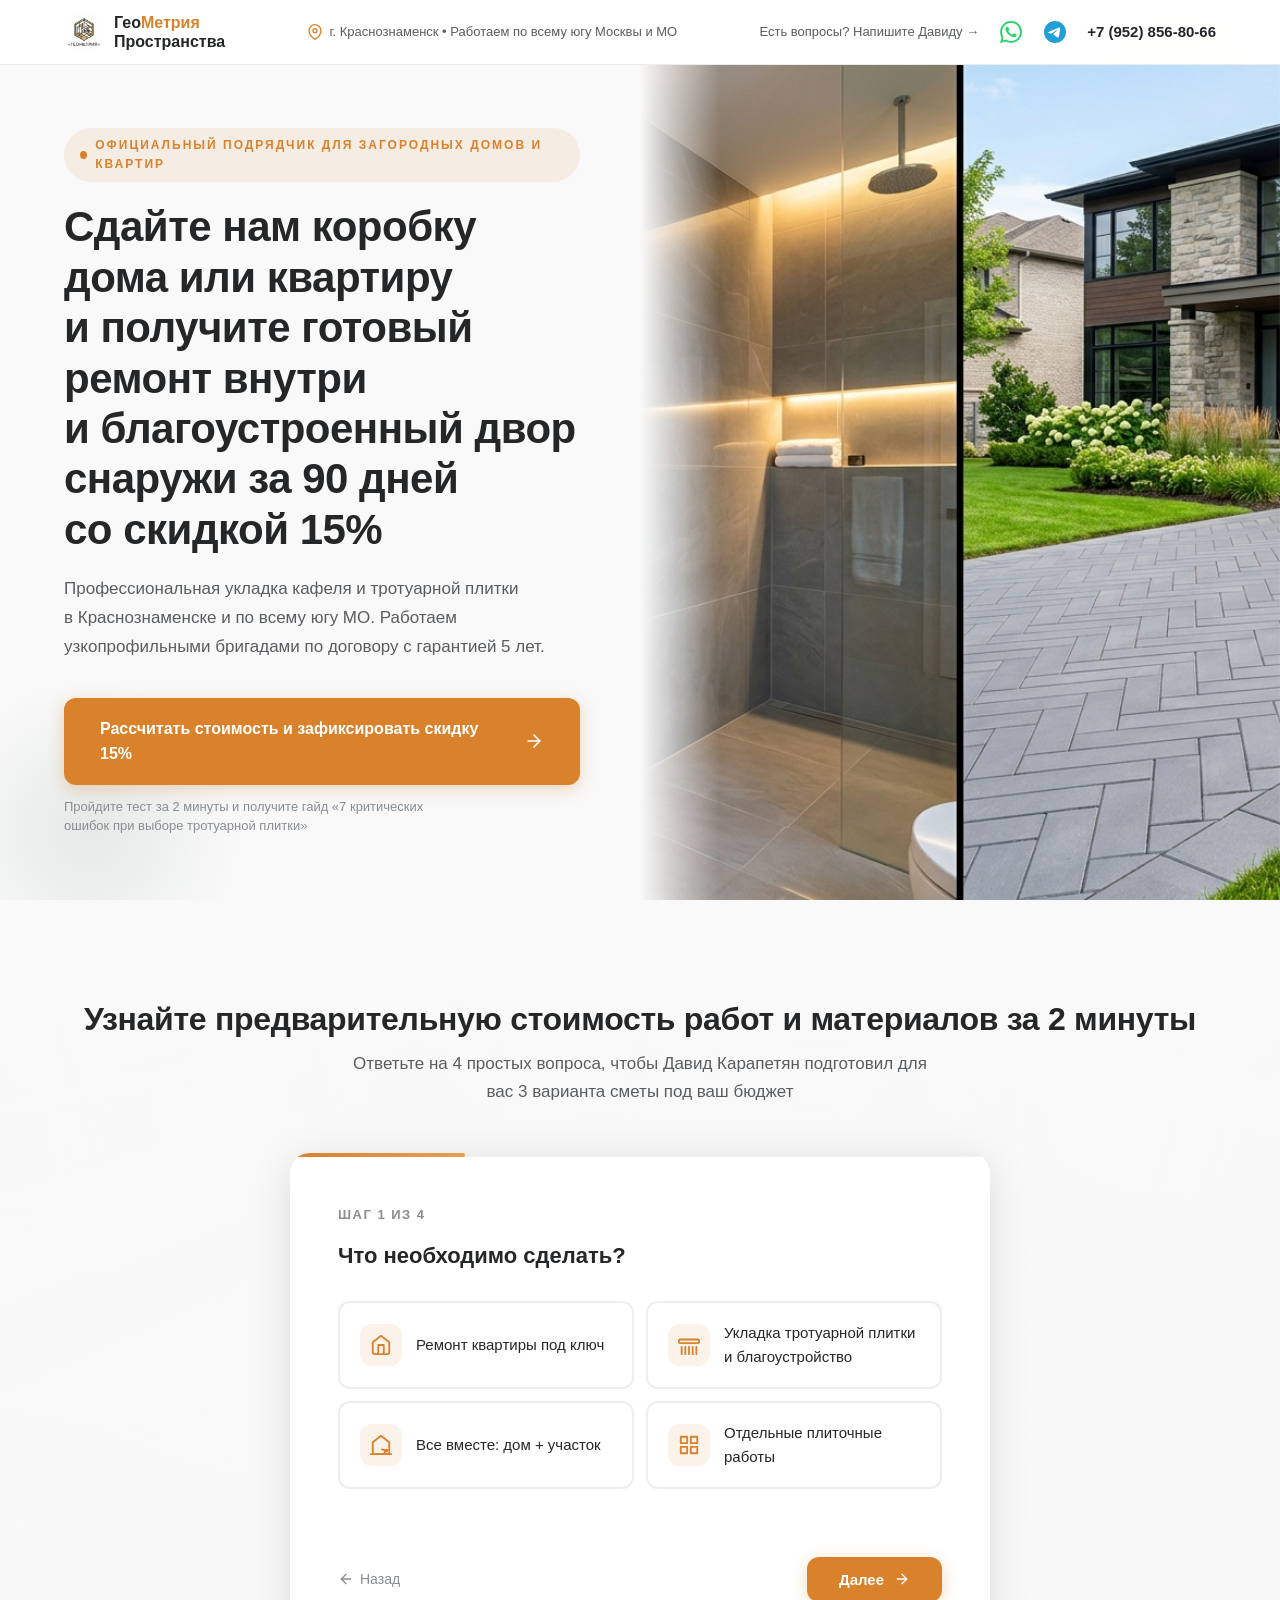
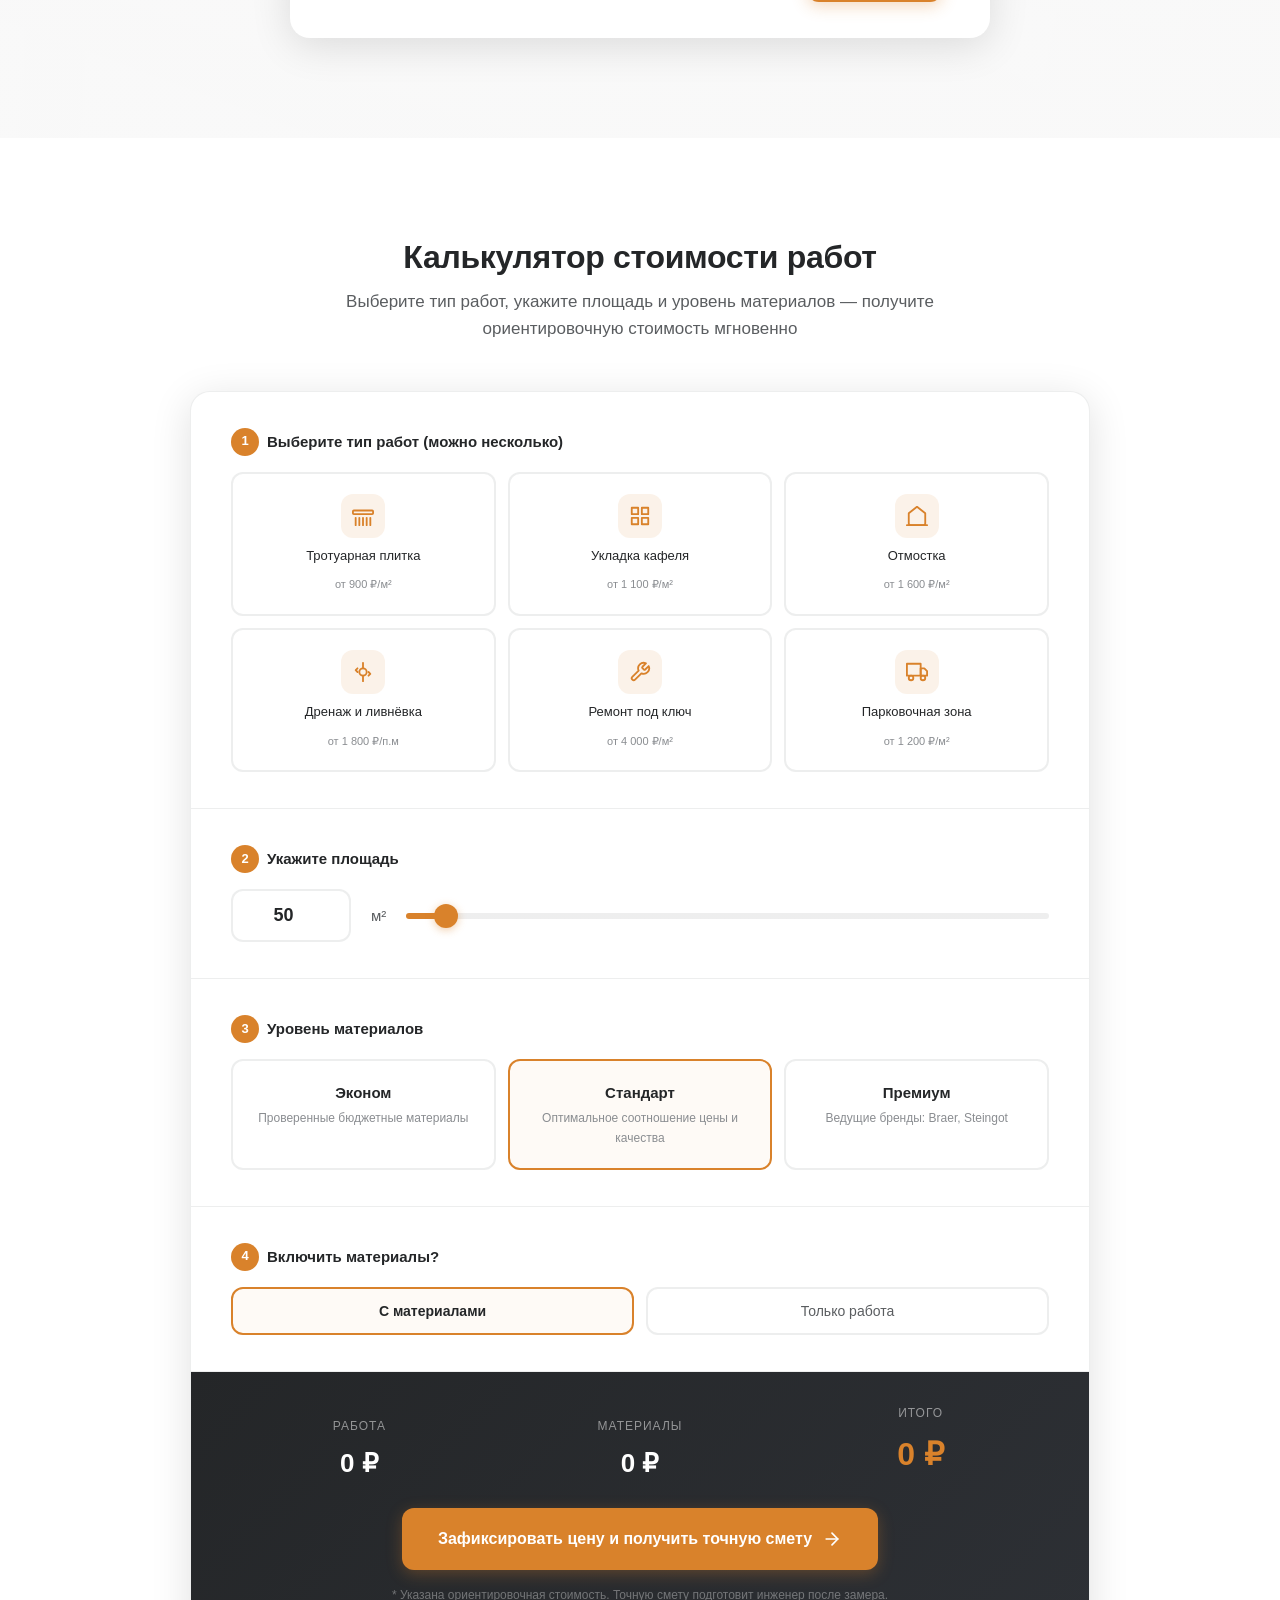
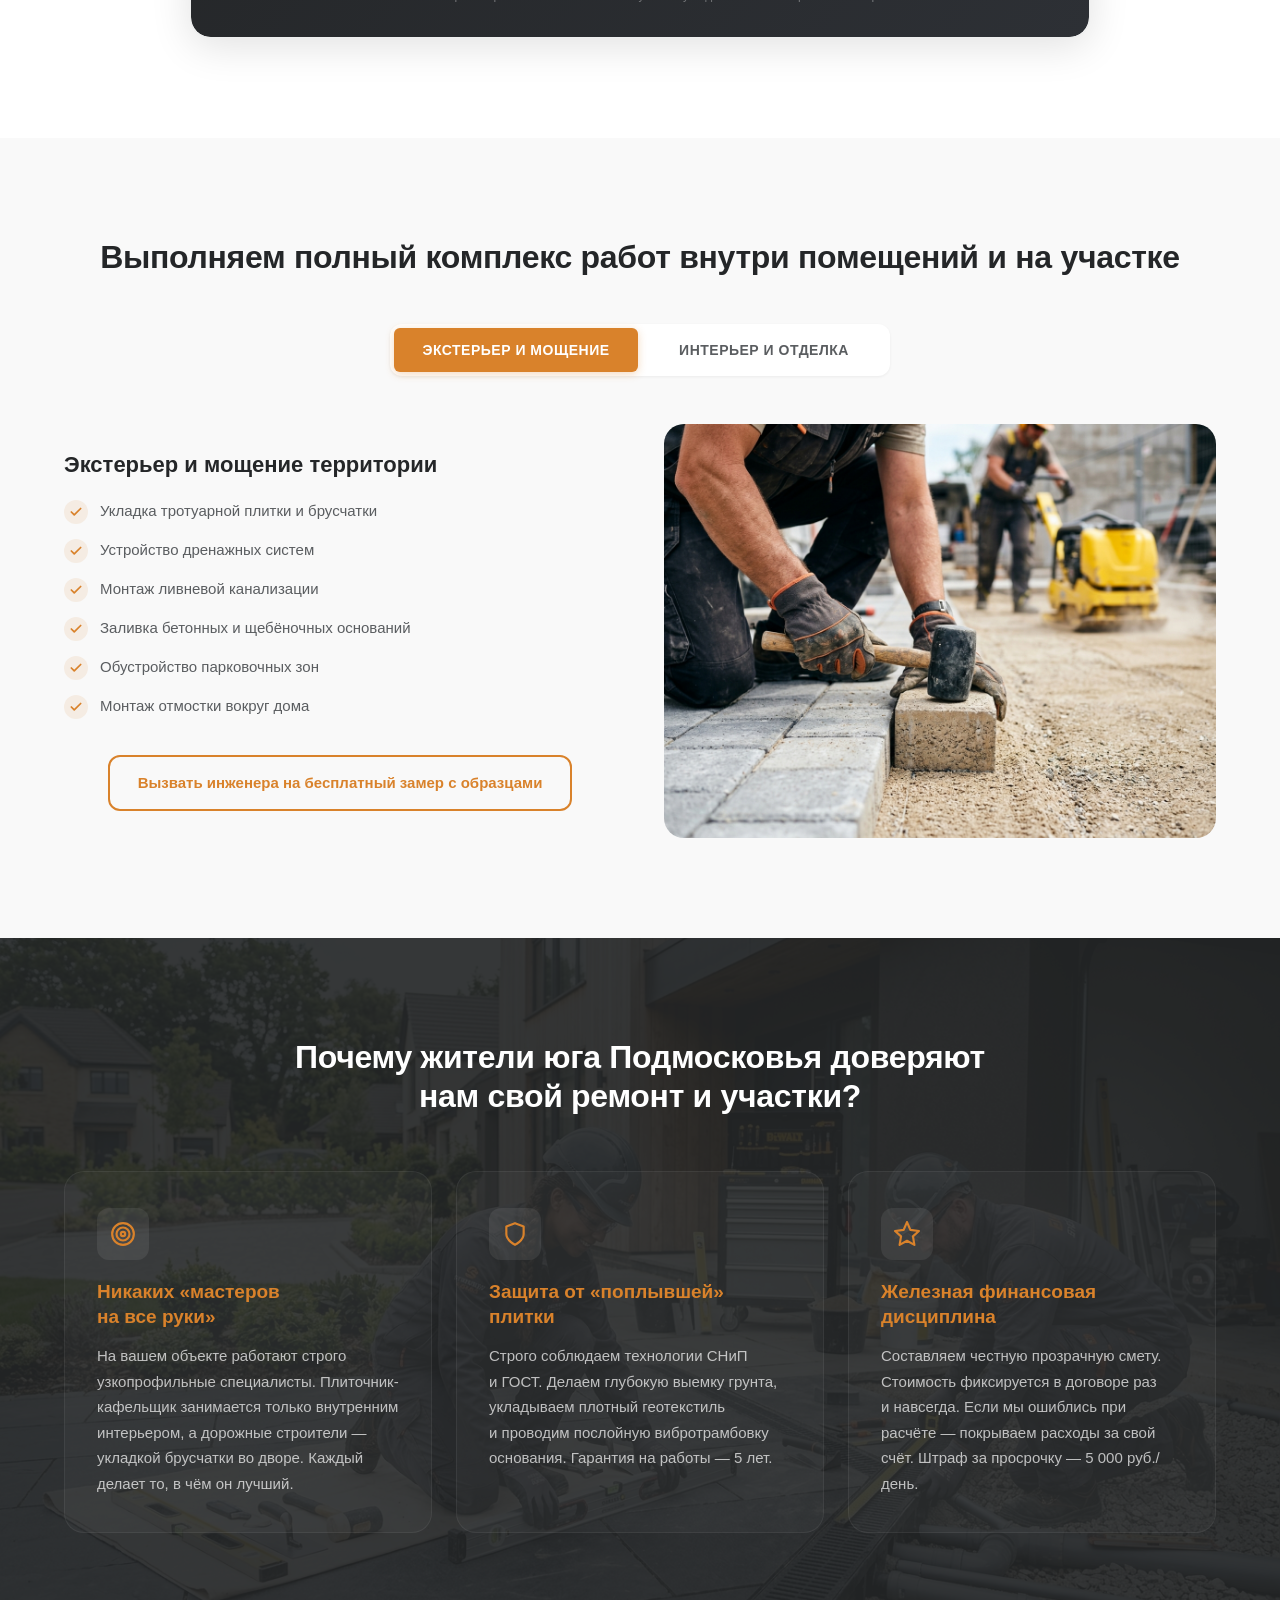
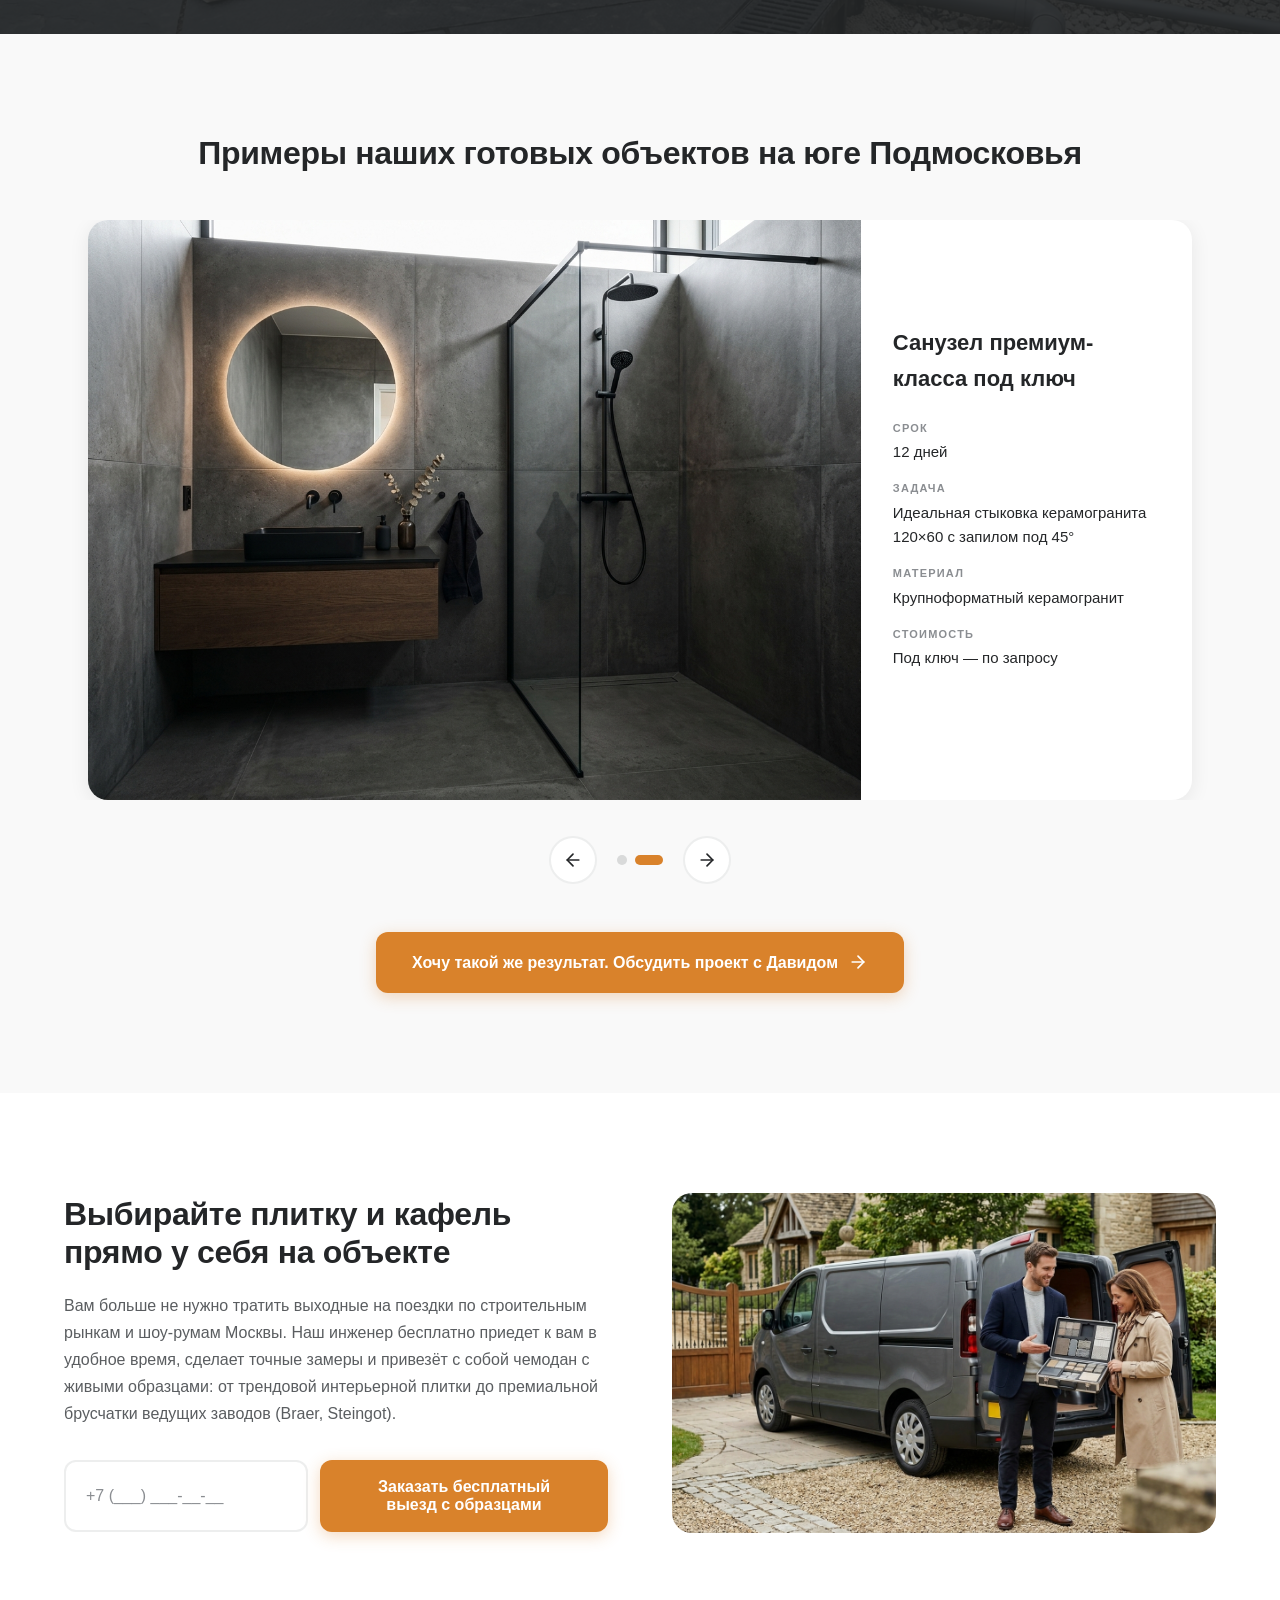
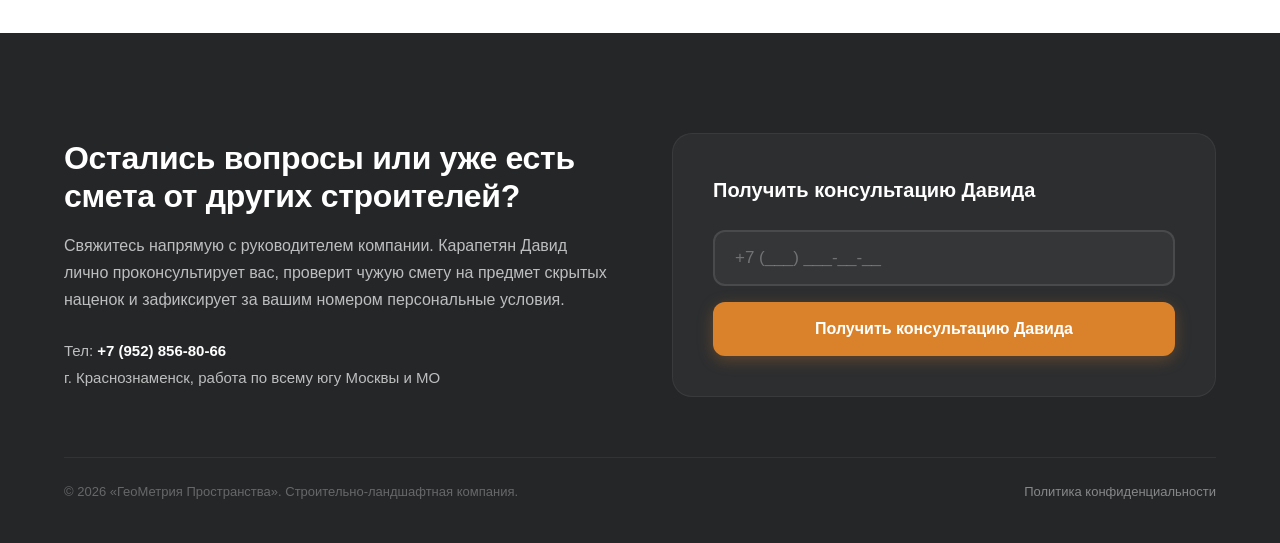
==== commit 23bbbf33: "Add files via upload" ====
--- a/index.html
+++ b/index.html
@@ -1,12 +1,12 @@
-<!DOCTYPE html>
+﻿<!DOCTYPE html>
 <html lang="ru">
 <head>
   <meta charset="UTF-8">
   <meta name="viewport" content="width=device-width, initial-scale=1.0">
   <title>ГеоМетрия Пространства — Строительно-ландшафтная компания | Укладка плитки, ремонт, благоустройство</title>
   <meta name="description" content="Профессиональная укладка кафеля и тротуарной плитки в Краснознаменске и по всему югу Москвы и МО. Ремонт квартир под ключ. Гарантия 5 лет. Скидка 15%.">
-  <link rel="stylesheet" href="css/style.css">
-  <link rel="icon" type="image/x-icon" href="img/logo.jpg">
+  <link rel="stylesheet" href="style.css">
+  <link rel="icon" type="image/x-icon" href="logo.jpg">
 </head>
 <body>
 
@@ -17,7 +17,7 @@
     <div class="container">
       <div class="header__inner">
         <a href="/" class="header__logo">
-          <img src="img/logo.jpg" alt="ГеоМетрия Пространства" class="header__logo-img">
+          <img src="logo.jpg" alt="ГеоМетрия Пространства" class="header__logo-img">
           <div class="header__logo-text">Гео<span>Метрия</span><br>Пространства</div>
         </a>
         <div class="header__geo">
@@ -61,7 +61,7 @@
           </div>
         </div>
         <div class="hero__image">
-          <img src="img/hero.jpg" alt="Премиальная укладка плитки — интерьер и экстерьер">
+          <img src="hero.jpg" alt="Премиальная укладка плитки — интерьер и экстерьер">
         </div>
       </div>
     </section>
@@ -70,7 +70,7 @@
          QUIZ
          ============================================================ -->
     <section class="quiz" id="quiz">
-      <div class="quiz__bg"><img src="img/quiz_bg.jpg" alt=""></div>
+      <div class="quiz__bg"><img src="quiz_bg.jpg" alt=""></div>
       <div class="container">
         <div class="quiz__header reveal">
           <h2>Узнайте предварительную стоимость работ и&nbsp;материалов за&nbsp;2&nbsp;минуты</h2>
@@ -364,7 +364,7 @@
             </div>
           </div>
           <div class="services__image reveal-right">
-            <img src="img/exterior.jpg" alt="Укладка тротуарной плитки">
+            <img src="exterior.jpg" alt="Укладка тротуарной плитки">
           </div>
         </div>
         <div class="services__content" data-tab="interior">
@@ -383,7 +383,7 @@
             </div>
           </div>
           <div class="services__image reveal-right">
-            <img src="img/interior.jpg" alt="Укладка керамогранита в интерьере">
+            <img src="interior.jpg" alt="Укладка керамогранита в интерьере">
           </div>
         </div>
       </div>
@@ -393,7 +393,7 @@
          EXPERTISE
          ============================================================ -->
     <section class="expertise" id="expertise">
-      <div class="expertise__bg"><img src="img/team_bg.jpg" alt=""></div>
+      <div class="expertise__bg"><img src="team_bg.jpg" alt=""></div>
       <div class="container">
         <div class="expertise__header reveal">
           <h2>Почему жители юга Подмосковья доверяют нам свой ремонт и&nbsp;участки?</h2>
@@ -440,7 +440,7 @@
           <div class="portfolio__track">
             <div class="portfolio__slide">
               <div class="portfolio__card">
-                <div class="portfolio__card-image"><img src="img/portfolio_parking.jpg" alt="Парковка и отмостка в загородном доме"></div>
+                <div class="portfolio__card-image"><img src="portfolio_parking.jpg" alt="Парковка и отмостка в загородном доме"></div>
                 <div class="portfolio__card-info">
                   <div class="portfolio__card-title">Парковка и&nbsp;отмостка в&nbsp;загородном доме</div>
                   <div class="portfolio__card-params">
@@ -454,7 +454,7 @@
             </div>
             <div class="portfolio__slide">
               <div class="portfolio__card">
-                <div class="portfolio__card-image"><img src="img/portfolio_bathroom.jpg" alt="Санузел премиум-класса под ключ"></div>
+                <div class="portfolio__card-image"><img src="portfolio_bathroom.jpg" alt="Санузел премиум-класса под ключ"></div>
                 <div class="portfolio__card-info">
                   <div class="portfolio__card-title">Санузел премиум-класса под&nbsp;ключ</div>
                   <div class="portfolio__card-params">
@@ -499,7 +499,7 @@
             </form>
           </div>
           <div class="showroom__image reveal-right">
-            <img src="img/showroom.jpg" alt="Мобильный шоу-рум — выезд с образцами плитки">
+            <img src="showroom.jpg" alt="Мобильный шоу-рум — выезд с образцами плитки">
           </div>
         </div>
       </div>
@@ -535,6 +535,6 @@
     </footer>
 
   </main>
-  <script src="js/main.js"></script>
+  <script src="main.js"></script>
 </body>
 </html>
--- a/style.css
+++ b/style.css
@@ -0,0 +1,839 @@
+/* ============================================================
+   ГеоМетрия Пространства — Design System v2.0 (Animated)
+   ============================================================ */
+
+@import url('https://fonts.googleapis.com/css2?family=Inter:wght@400;500;600&family=Montserrat:wght@500;600;700;800&display=swap');
+
+/* --- CSS Custom Properties --- */
+:root {
+  --bg-light: #F9F9F9;
+  --bg-white: #FFFFFF;
+  --dark: #242628;
+  --dark-80: rgba(36, 38, 40, 0.8);
+  --accent-orange: #D9822B;
+  --accent-orange-hover: #c2741f;
+  --accent-orange-light: rgba(217, 130, 43, 0.1);
+  --accent-green: #2E5A44;
+  --accent-green-light: rgba(46, 90, 68, 0.1);
+  --text-primary: #242628;
+  --text-secondary: #5A5D60;
+  --text-light: #8A8D91;
+  --text-white: #FFFFFF;
+  --text-white-muted: rgba(255, 255, 255, 0.7);
+  --border-light: rgba(36, 38, 40, 0.08);
+  --border-medium: rgba(36, 38, 40, 0.15);
+  --shadow-sm: 0 1px 3px rgba(0,0,0,0.06);
+  --shadow-md: 0 4px 20px rgba(0,0,0,0.08);
+  --shadow-lg: 0 8px 40px rgba(0,0,0,0.12);
+  --shadow-xl: 0 20px 60px rgba(0,0,0,0.15);
+  --shadow-header: 0 2px 12px rgba(0,0,0,0.06);
+  --shadow-glow: 0 0 30px rgba(217, 130, 43, 0.2);
+  --font-heading: 'Montserrat', sans-serif;
+  --font-body: 'Inter', sans-serif;
+  --section-py: 100px;
+  --container-max: 1200px;
+  --container-px: 24px;
+  --transition-fast: 0.2s ease;
+  --transition-base: 0.3s cubic-bezier(0.4, 0, 0.2, 1);
+  --transition-slow: 0.5s cubic-bezier(0.4, 0, 0.2, 1);
+  --transition-spring: 0.6s cubic-bezier(0.34, 1.56, 0.64, 1);
+  --radius-sm: 6px;
+  --radius-md: 12px;
+  --radius-lg: 20px;
+  --radius-xl: 28px;
+}
+
+/* --- Reset & Base --- */
+*, *::before, *::after { box-sizing: border-box; margin: 0; padding: 0; }
+html { scroll-behavior: smooth; -webkit-font-smoothing: antialiased; -moz-osx-font-smoothing: grayscale; }
+body { font-family: var(--font-body); font-size: 16px; line-height: 1.6; color: var(--text-primary); background-color: var(--bg-light); overflow-x: hidden; }
+img { max-width: 100%; height: auto; display: block; }
+a { text-decoration: none; color: inherit; transition: color var(--transition-fast); }
+button { border: none; cursor: pointer; font-family: var(--font-body); transition: all var(--transition-base); }
+input { font-family: var(--font-body); outline: none; }
+ul { list-style: none; }
+.container { max-width: var(--container-max); margin: 0 auto; padding: 0 var(--container-px); }
+
+/* --- Typography --- */
+h1, h2, h3, h4 { font-family: var(--font-heading); line-height: 1.2; color: var(--text-primary); }
+h1 { font-size: 42px; font-weight: 700; letter-spacing: -0.5px; }
+h2 { font-size: 32px; font-weight: 700; letter-spacing: -0.3px; }
+h3 { font-size: 22px; font-weight: 600; }
+.section-subtitle { font-size: 17px; color: var(--text-secondary); margin-top: 12px; max-width: 600px; }
+
+/* ============================================================
+   ANIMATED SVG ICONS
+   ============================================================ */
+.icon-box {
+  width: 52px; height: 52px;
+  border-radius: var(--radius-md);
+  display: flex; align-items: center; justify-content: center;
+  position: relative;
+  overflow: hidden;
+  flex-shrink: 0;
+}
+.icon-box--orange { background: var(--accent-orange-light); }
+.icon-box--green { background: var(--accent-green-light); }
+.icon-box--dark { background: rgba(255,255,255,0.08); }
+
+.icon-box svg { width: 26px; height: 26px; transition: transform var(--transition-spring); }
+.icon-box:hover svg, .quiz__option:hover .icon-box svg,
+.quiz__option.selected .icon-box svg { transform: scale(1.15) rotate(-5deg); }
+
+/* Icon draw animation */
+.icon-draw path, .icon-draw circle, .icon-draw rect, .icon-draw line, .icon-draw polyline {
+  stroke-dasharray: 100;
+  stroke-dashoffset: 100;
+  transition: stroke-dashoffset 0.8s cubic-bezier(0.4, 0, 0.2, 1);
+}
+.visible .icon-draw path, .visible .icon-draw circle, .visible .icon-draw rect,
+.visible .icon-draw line, .visible .icon-draw polyline,
+.icon-box:hover .icon-draw path, .icon-box:hover .icon-draw circle {
+  stroke-dashoffset: 0;
+}
+
+/* Animated icon shimmer */
+.icon-box::after {
+  content: '';
+  position: absolute; top: -50%; left: -50%;
+  width: 200%; height: 200%;
+  background: linear-gradient(45deg, transparent 40%, rgba(255,255,255,0.3) 50%, transparent 60%);
+  transform: translateX(-100%);
+  transition: transform 0.6s ease;
+}
+.icon-box:hover::after { transform: translateX(100%); }
+
+/* ============================================================
+   BUTTONS
+   ============================================================ */
+.btn-primary {
+  display: inline-flex; align-items: center; justify-content: center; gap: 10px;
+  padding: 18px 36px;
+  background: var(--accent-orange); color: var(--text-white);
+  font-family: var(--font-heading); font-size: 16px; font-weight: 600;
+  border-radius: var(--radius-md);
+  position: relative; overflow: hidden;
+  transition: all var(--transition-base);
+  box-shadow: 0 4px 16px rgba(217, 130, 43, 0.3);
+}
+.btn-primary::before {
+  content: '';
+  position: absolute; top: 50%; left: 50%;
+  width: 0; height: 0;
+  background: rgba(255,255,255,0.15);
+  border-radius: 50%;
+  transform: translate(-50%, -50%);
+  transition: width 0.6s ease, height 0.6s ease;
+}
+.btn-primary:hover::before { width: 400px; height: 400px; }
+.btn-primary:hover { transform: translateY(-2px); box-shadow: 0 6px 24px rgba(217, 130, 43, 0.4); }
+.btn-primary:active { transform: translateY(0); }
+
+.btn-primary--pulse { animation: pulse-glow 2.5s ease-in-out infinite; }
+@keyframes pulse-glow {
+  0%, 100% { box-shadow: 0 4px 16px rgba(217, 130, 43, 0.3); }
+  50% { box-shadow: 0 4px 30px rgba(217, 130, 43, 0.55), 0 0 60px rgba(217, 130, 43, 0.15); }
+}
+
+/* Pulse ring around button */
+.btn-primary--pulse::after {
+  content: '';
+  position: absolute; inset: -4px;
+  border-radius: var(--radius-md);
+  border: 2px solid var(--accent-orange);
+  animation: pulse-ring 2.5s ease-in-out infinite;
+  pointer-events: none;
+}
+@keyframes pulse-ring {
+  0%, 100% { opacity: 0; transform: scale(1); }
+  50% { opacity: 0.4; transform: scale(1.06); }
+}
+
+.btn-secondary {
+  display: inline-flex; align-items: center; justify-content: center; gap: 8px;
+  padding: 14px 28px; background: transparent;
+  color: var(--accent-orange);
+  font-family: var(--font-heading); font-size: 15px; font-weight: 600;
+  border: 2px solid var(--accent-orange); border-radius: var(--radius-md);
+  transition: all var(--transition-base);
+  position: relative; overflow: hidden;
+}
+.btn-secondary::before {
+  content: '';
+  position: absolute; bottom: 0; left: 0; right: 0;
+  height: 0; background: var(--accent-orange);
+  transition: height var(--transition-base);
+  z-index: -1;
+}
+.btn-secondary:hover::before { height: 100%; }
+.btn-secondary:hover { color: var(--text-white); transform: translateY(-2px); }
+
+.btn-green { background: var(--accent-green); box-shadow: 0 4px 16px rgba(46, 90, 68, 0.3); }
+.btn-green:hover { background: #245038; box-shadow: 0 6px 24px rgba(46, 90, 68, 0.4); }
+
+/* ============================================================
+   ANIMATIONS LIBRARY
+   ============================================================ */
+
+/* Reveal Animations */
+.reveal { opacity: 0; transform: translateY(40px); transition: opacity 0.8s cubic-bezier(0.4, 0, 0.2, 1), transform 0.8s cubic-bezier(0.4, 0, 0.2, 1); }
+.reveal.visible { opacity: 1; transform: translateY(0); }
+
+.reveal-left { opacity: 0; transform: translateX(-50px); transition: opacity 0.8s ease, transform 0.8s ease; }
+.reveal-left.visible { opacity: 1; transform: translateX(0); }
+
+.reveal-right { opacity: 0; transform: translateX(50px); transition: opacity 0.8s ease, transform 0.8s ease; }
+.reveal-right.visible { opacity: 1; transform: translateX(0); }
+
+.reveal-scale { opacity: 0; transform: scale(0.9); transition: opacity 0.8s ease, transform 0.8s ease; }
+.reveal-scale.visible { opacity: 1; transform: scale(1); }
+
+/* Staggered children */
+.stagger-children > * { opacity: 0; transform: translateY(24px); transition: opacity 0.5s ease, transform 0.5s ease; }
+.stagger-children.visible > *:nth-child(1) { transition-delay: 0.1s; opacity: 1; transform: translateY(0); }
+.stagger-children.visible > *:nth-child(2) { transition-delay: 0.2s; opacity: 1; transform: translateY(0); }
+.stagger-children.visible > *:nth-child(3) { transition-delay: 0.3s; opacity: 1; transform: translateY(0); }
+.stagger-children.visible > *:nth-child(4) { transition-delay: 0.4s; opacity: 1; transform: translateY(0); }
+.stagger-children.visible > *:nth-child(5) { transition-delay: 0.5s; opacity: 1; transform: translateY(0); }
+.stagger-children.visible > *:nth-child(6) { transition-delay: 0.6s; opacity: 1; transform: translateY(0); }
+
+/* Float animation */
+@keyframes float { 0%, 100% { transform: translateY(0); } 50% { transform: translateY(-8px); } }
+.animate-float { animation: float 4s ease-in-out infinite; }
+
+/* Gradient flow */
+@keyframes gradient-flow {
+  0% { background-position: 0% 50%; }
+  50% { background-position: 100% 50%; }
+  100% { background-position: 0% 50%; }
+}
+
+/* Spin slow */
+@keyframes spin-slow { from { transform: rotate(0deg); } to { transform: rotate(360deg); } }
+
+/* Shimmer */
+@keyframes shimmer {
+  0% { background-position: -200% 0; }
+  100% { background-position: 200% 0; }
+}
+
+/* Wave */
+@keyframes wave {
+  0%, 100% { d: path('M0,96L48,112C96,128,192,160,288,165.3C384,171,480,149,576,128C672,107,768,85,864,90.7C960,96,1056,128,1152,133.3C1248,139,1344,117,1392,106.7L1440,96L1440,320L0,320Z'); }
+  50% { d: path('M0,128L48,117.3C96,107,192,85,288,96C384,107,480,149,576,165.3C672,181,768,171,864,149.3C960,128,1056,96,1152,90.7C1248,85,1344,107,1392,117.3L1440,128L1440,320L0,320Z'); }
+}
+
+/* Particle background */
+.particle-bg { position: relative; overflow: hidden; }
+.particle-bg::before {
+  content: '';
+  position: absolute; width: 400px; height: 400px;
+  border-radius: 50%;
+  background: radial-gradient(circle, var(--accent-orange-light) 0%, transparent 70%);
+  top: -100px; right: -100px;
+  animation: float 8s ease-in-out infinite;
+  pointer-events: none; z-index: 0;
+}
+.particle-bg::after {
+  content: '';
+  position: absolute; width: 300px; height: 300px;
+  border-radius: 50%;
+  background: radial-gradient(circle, var(--accent-green-light) 0%, transparent 70%);
+  bottom: -80px; left: -60px;
+  animation: float 6s ease-in-out infinite reverse;
+  pointer-events: none; z-index: 0;
+}
+
+/* Decorative lines */
+.deco-line {
+  position: absolute;
+  width: 120px; height: 2px;
+  background: linear-gradient(90deg, var(--accent-orange), transparent);
+  opacity: 0.3;
+}
+
+/* Magnetic hover effect for cards */
+.magnetic-card {
+  transition: transform var(--transition-base), box-shadow var(--transition-base);
+  will-change: transform;
+}
+.magnetic-card:hover {
+  transform: translateY(-6px);
+  box-shadow: var(--shadow-xl);
+}
+
+/* ============================================================
+   HEADER
+   ============================================================ */
+.header {
+  position: fixed; top: 0; left: 0; right: 0; z-index: 1000;
+  background: rgba(255,255,255,0.95);
+  backdrop-filter: blur(12px); -webkit-backdrop-filter: blur(12px);
+  transition: box-shadow var(--transition-base), background var(--transition-base);
+  border-bottom: 1px solid var(--border-light);
+}
+.header--scrolled { box-shadow: var(--shadow-header); background: rgba(255,255,255,0.98); }
+.header__inner { display: flex; align-items: center; justify-content: space-between; height: 64px; gap: 20px; }
+.header__logo { display: flex; align-items: center; gap: 10px; flex-shrink: 0; }
+.header__logo-img { width: 40px; height: 40px; border-radius: 8px; object-fit: cover; transition: transform var(--transition-spring); }
+.header__logo:hover .header__logo-img { transform: rotate(-8deg) scale(1.05); }
+.header__logo-text { font-family: var(--font-heading); font-weight: 700; font-size: 16px; color: var(--text-primary); line-height: 1.2; }
+.header__logo-text span { color: var(--accent-orange); }
+.header__geo { display: flex; align-items: center; gap: 6px; font-size: 13px; color: var(--text-secondary); white-space: nowrap; }
+.header__geo svg { flex-shrink: 0; animation: float 3s ease-in-out infinite; }
+.header__contacts { display: flex; align-items: center; gap: 14px; flex-shrink: 0; }
+.header__question { font-size: 13px; color: var(--text-secondary); white-space: nowrap; }
+.header__messengers { display: flex; align-items: center; gap: 8px; }
+.header__msg-btn { display: flex; align-items: center; justify-content: center; width: 36px; height: 36px; border-radius: 50%; background: transparent; transition: all var(--transition-spring); }
+.header__msg-btn:hover { transform: scale(1.2) rotate(-5deg); }
+.header__msg-btn svg { width: 22px; height: 22px; }
+.header__phone { font-family: var(--font-heading); font-weight: 700; font-size: 15px; color: var(--text-primary); white-space: nowrap; transition: color var(--transition-fast); }
+.header__phone:hover { color: var(--accent-orange); }
+.header__burger { display: none; flex-direction: column; gap: 5px; padding: 8px; background: none; }
+.header__burger span { display: block; width: 22px; height: 2px; background: var(--text-primary); border-radius: 2px; transition: all var(--transition-base); }
+.header__burger.active span:nth-child(1) { transform: rotate(45deg) translate(5px, 5px); }
+.header__burger.active span:nth-child(2) { opacity: 0; }
+.header__burger.active span:nth-child(3) { transform: rotate(-45deg) translate(5px, -5px); }
+
+/* ============================================================
+   HERO
+   ============================================================ */
+.hero { padding-top: 64px; min-height: 100vh; display: flex; align-items: stretch; background: var(--bg-light); position: relative; }
+.hero__inner { display: grid; grid-template-columns: 1fr 1fr; min-height: calc(100vh - 64px); width: 100%; }
+.hero__content {
+  display: flex; flex-direction: column; justify-content: center;
+  padding: 60px 60px 60px 0;
+  padding-left: calc((100vw - var(--container-max)) / 2 + var(--container-px));
+  position: relative; z-index: 1;
+}
+.hero__badge {
+  display: inline-flex; align-items: center; gap: 8px;
+  font-family: var(--font-body); font-size: 12px; font-weight: 600;
+  letter-spacing: 2px; text-transform: uppercase; color: var(--accent-orange);
+  margin-bottom: 20px; padding: 8px 16px;
+  background: var(--accent-orange-light);
+  border-radius: 30px; width: fit-content;
+  animation: fadeInDown 0.8s ease 0.2s both;
+}
+.hero__badge .badge-dot {
+  width: 8px; height: 8px; border-radius: 50%;
+  background: var(--accent-orange);
+  animation: pulse-dot 2s ease-in-out infinite;
+}
+@keyframes pulse-dot {
+  0%, 100% { opacity: 1; transform: scale(1); }
+  50% { opacity: 0.5; transform: scale(0.7); }
+}
+@keyframes fadeInDown { from { opacity: 0; transform: translateY(-20px); } to { opacity: 1; transform: translateY(0); } }
+
+.hero h1 { margin-bottom: 20px; max-width: 560px; animation: fadeInUp-hero 0.8s ease 0.4s both; }
+@keyframes fadeInUp-hero { from { opacity: 0; transform: translateY(30px); } to { opacity: 1; transform: translateY(0); } }
+
+.hero__subtitle { font-size: 17px; color: var(--text-secondary); line-height: 1.7; margin-bottom: 36px; max-width: 500px; animation: fadeInUp-hero 0.8s ease 0.6s both; }
+.hero__cta-group { display: flex; flex-direction: column; gap: 12px; align-items: flex-start; animation: fadeInUp-hero 0.8s ease 0.8s both; }
+.hero__cta-hint { font-size: 13px; color: var(--text-light); max-width: 380px; line-height: 1.5; }
+.hero__image { position: relative; overflow: hidden; }
+.hero__image img { width: 100%; height: 100%; object-fit: cover; animation: heroImageReveal 1.2s cubic-bezier(0.4, 0, 0.2, 1) 0.3s both; }
+@keyframes heroImageReveal { from { opacity: 0; transform: scale(1.1); } to { opacity: 1; transform: scale(1); } }
+.hero__image::after { content: ''; position: absolute; top: 0; left: 0; width: 80px; height: 100%; background: linear-gradient(to right, var(--bg-light), transparent); pointer-events: none; }
+
+/* Decorative geometric shapes in hero */
+.hero__deco {
+  position: absolute; pointer-events: none; z-index: 0;
+}
+.hero__deco--hex {
+  width: 200px; height: 200px; right: 45%; top: 20%;
+  opacity: 0.04;
+  animation: spin-slow 30s linear infinite;
+}
+.hero__deco--grid {
+  width: 160px; height: 160px; left: 5%; bottom: 15%;
+  opacity: 0.03;
+  animation: float 6s ease-in-out infinite;
+}
+
+/* ============================================================
+   QUIZ SECTION
+   ============================================================ */
+.quiz { padding: var(--section-py) 0; position: relative; overflow: hidden; }
+.quiz__bg { position: absolute; inset: 0; z-index: 0; }
+.quiz__bg img { width: 100%; height: 100%; object-fit: cover; opacity: 0.06; }
+.quiz__bg::after { content: ''; position: absolute; inset: 0; background: linear-gradient(180deg, var(--bg-light) 0%, rgba(249,249,249,0.97) 100%); }
+.quiz__header { text-align: center; margin-bottom: 48px; position: relative; z-index: 1; }
+.quiz__header .section-subtitle { margin: 12px auto 0; }
+.quiz__widget { position: relative; z-index: 1; max-width: 700px; margin: 0 auto; background: var(--bg-white); border-radius: var(--radius-lg); box-shadow: var(--shadow-lg); overflow: hidden; }
+.quiz__progress { height: 4px; background: var(--border-light); position: relative; }
+.quiz__progress-bar { height: 100%; background: linear-gradient(90deg, var(--accent-orange), #e6a04e); border-radius: 0 4px 4px 0; transition: width var(--transition-slow); width: 25%; }
+.quiz__step { display: none; padding: 48px 48px 36px; }
+.quiz__step.active { display: block; animation: quizStepIn 0.5s cubic-bezier(0.4, 0, 0.2, 1); }
+@keyframes quizStepIn { from { opacity: 0; transform: translateX(30px); } to { opacity: 1; transform: translateX(0); } }
+.quiz__step-number { font-family: var(--font-heading); font-size: 13px; font-weight: 600; color: var(--text-light); text-transform: uppercase; letter-spacing: 1.5px; margin-bottom: 12px; }
+.quiz__question { font-family: var(--font-heading); font-size: 22px; font-weight: 700; margin-bottom: 28px; color: var(--text-primary); }
+.quiz__options { display: grid; grid-template-columns: 1fr 1fr; gap: 12px; margin-bottom: 32px; }
+.quiz__option {
+  display: flex; align-items: center; gap: 14px;
+  padding: 18px 20px;
+  border: 2px solid var(--border-light);
+  border-radius: var(--radius-md);
+  cursor: pointer; transition: all var(--transition-base);
+  background: var(--bg-white); font-size: 15px; color: var(--text-primary);
+}
+.quiz__option .icon-box { width: 42px; height: 42px; }
+.quiz__option .icon-box svg { width: 22px; height: 22px; }
+.quiz__option:hover { border-color: var(--accent-orange); background: rgba(217, 130, 43, 0.03); transform: translateY(-2px); box-shadow: var(--shadow-sm); }
+.quiz__option.selected { border-color: var(--accent-orange); background: rgba(217, 130, 43, 0.06); box-shadow: 0 0 0 3px rgba(217, 130, 43, 0.1); }
+.quiz__nav { display: flex; justify-content: space-between; align-items: center; padding: 0 48px 36px; }
+.quiz__nav-back { display: flex; align-items: center; gap: 6px; font-size: 14px; color: var(--text-light); background: none; padding: 10px 0; transition: color var(--transition-fast); }
+.quiz__nav-back:hover { color: var(--text-primary); }
+.quiz__nav-back:hover svg { transform: translateX(-4px); }
+.quiz__nav-back svg { transition: transform var(--transition-base); }
+.quiz__nav-next { padding: 14px 32px; font-size: 15px; }
+.quiz__final { padding: 48px; }
+.quiz__final-title { font-family: var(--font-heading); font-size: 22px; font-weight: 700; margin-bottom: 24px; }
+.quiz__messenger-select { display: flex; gap: 12px; margin-bottom: 20px; }
+.quiz__messenger-btn {
+  display: flex; align-items: center; gap: 8px; padding: 14px 24px;
+  border: 2px solid var(--border-light); border-radius: var(--radius-md);
+  background: var(--bg-white); font-size: 15px; font-weight: 500;
+  cursor: pointer; transition: all var(--transition-base); color: var(--text-primary);
+}
+.quiz__messenger-btn:hover, .quiz__messenger-btn.selected { border-color: var(--accent-green); background: rgba(46, 90, 68, 0.05); }
+.quiz__messenger-btn svg { width: 22px; height: 22px; }
+.quiz__phone-input, .phone-input {
+  width: 100%; padding: 16px 20px;
+  border: 2px solid var(--border-light); border-radius: var(--radius-md);
+  font-size: 17px; font-weight: 500; color: var(--text-primary);
+  margin-bottom: 20px; transition: border-color var(--transition-fast), box-shadow var(--transition-fast);
+}
+.quiz__phone-input:focus, .phone-input:focus { border-color: var(--accent-orange); box-shadow: 0 0 0 4px rgba(217, 130, 43, 0.1); }
+.quiz__phone-input::placeholder, .phone-input::placeholder { color: var(--text-light); }
+.quiz__submit { width: 100%; padding: 18px; font-size: 16px; }
+
+/* ============================================================
+   CALCULATOR SECTION
+   ============================================================ */
+.calculator { padding: var(--section-py) 0; background: var(--bg-white); position: relative; }
+.calculator__header { text-align: center; margin-bottom: 48px; }
+.calculator__header .section-subtitle { margin: 12px auto 0; }
+.calculator__widget {
+  max-width: 900px; margin: 0 auto;
+  background: var(--bg-white);
+  border-radius: var(--radius-lg);
+  box-shadow: var(--shadow-lg);
+  overflow: hidden;
+  border: 1px solid var(--border-light);
+}
+.calc__section { padding: 36px 40px; border-bottom: 1px solid var(--border-light); }
+.calc__section:last-child { border-bottom: none; }
+.calc__label {
+  font-family: var(--font-heading); font-size: 15px; font-weight: 600;
+  color: var(--text-primary); margin-bottom: 16px;
+  display: flex; align-items: center; gap: 8px;
+}
+.calc__label-num {
+  width: 28px; height: 28px; border-radius: 50%;
+  background: var(--accent-orange); color: var(--text-white);
+  display: flex; align-items: center; justify-content: center;
+  font-size: 13px; font-weight: 700;
+}
+
+/* Work type cards */
+.calc__types { display: grid; grid-template-columns: repeat(3, 1fr); gap: 12px; }
+.calc__type {
+  display: flex; flex-direction: column; align-items: center; gap: 10px;
+  padding: 20px 12px; border: 2px solid var(--border-light);
+  border-radius: var(--radius-md); cursor: pointer;
+  transition: all var(--transition-base); text-align: center;
+  background: var(--bg-white);
+}
+.calc__type:hover { border-color: var(--accent-orange); transform: translateY(-2px); box-shadow: var(--shadow-sm); }
+.calc__type.selected { border-color: var(--accent-orange); background: rgba(217, 130, 43, 0.04); box-shadow: 0 0 0 3px rgba(217, 130, 43, 0.1); }
+.calc__type .icon-box { width: 44px; height: 44px; }
+.calc__type .icon-box svg { width: 22px; height: 22px; }
+.calc__type-name { font-size: 13px; font-weight: 500; color: var(--text-primary); line-height: 1.3; }
+.calc__type-price { font-size: 11px; color: var(--text-light); margin-top: 2px; }
+
+/* Area slider */
+.calc__area-row { display: flex; align-items: center; gap: 20px; }
+.calc__area-input {
+  width: 120px; padding: 14px 16px;
+  border: 2px solid var(--border-light); border-radius: var(--radius-md);
+  font-size: 18px; font-weight: 600; text-align: center;
+  color: var(--text-primary); font-family: var(--font-heading);
+  transition: border-color var(--transition-fast);
+}
+.calc__area-input:focus { border-color: var(--accent-orange); }
+.calc__area-unit { font-size: 15px; color: var(--text-secondary); font-weight: 500; }
+.calc__area-slider {
+  flex: 1; -webkit-appearance: none; appearance: none;
+  height: 6px; border-radius: 3px;
+  background: linear-gradient(to right, var(--accent-orange) 0%, var(--border-light) 0%);
+  outline: none; transition: background 0.1s;
+}
+.calc__area-slider::-webkit-slider-thumb {
+  -webkit-appearance: none; appearance: none;
+  width: 24px; height: 24px; border-radius: 50%;
+  background: var(--accent-orange); cursor: pointer;
+  box-shadow: 0 2px 8px rgba(217, 130, 43, 0.4);
+  transition: transform var(--transition-fast);
+}
+.calc__area-slider::-webkit-slider-thumb:hover { transform: scale(1.2); }
+
+/* Material level */
+.calc__levels { display: grid; grid-template-columns: repeat(3, 1fr); gap: 12px; }
+.calc__level {
+  padding: 20px; border: 2px solid var(--border-light);
+  border-radius: var(--radius-md); cursor: pointer;
+  transition: all var(--transition-base); text-align: center;
+}
+.calc__level:hover { border-color: var(--accent-orange); transform: translateY(-2px); }
+.calc__level.selected { border-color: var(--accent-orange); background: rgba(217, 130, 43, 0.04); }
+.calc__level-name { font-family: var(--font-heading); font-size: 15px; font-weight: 600; margin-bottom: 4px; }
+.calc__level-desc { font-size: 12px; color: var(--text-light); }
+
+/* Toggle */
+.calc__toggle-row { display: flex; gap: 12px; }
+.calc__toggle-btn {
+  flex: 1; padding: 14px;
+  border: 2px solid var(--border-light); border-radius: var(--radius-md);
+  background: var(--bg-white); font-size: 14px; font-weight: 500;
+  cursor: pointer; transition: all var(--transition-base); text-align: center;
+  color: var(--text-secondary);
+}
+.calc__toggle-btn.selected { border-color: var(--accent-orange); background: rgba(217, 130, 43, 0.04); color: var(--text-primary); font-weight: 600; }
+
+/* Result panel */
+.calc__result {
+  padding: 32px 40px;
+  background: linear-gradient(135deg, var(--dark) 0%, #2d3035 100%);
+  border-radius: 0 0 var(--radius-lg) var(--radius-lg);
+}
+.calc__result-grid { display: grid; grid-template-columns: 1fr 1fr 1fr; gap: 24px; align-items: end; }
+.calc__result-item { text-align: center; }
+.calc__result-label { font-size: 12px; text-transform: uppercase; letter-spacing: 1px; color: rgba(255,255,255,0.5); margin-bottom: 6px; }
+.calc__result-value {
+  font-family: var(--font-heading); font-size: 26px; font-weight: 700;
+  color: var(--text-white);
+  transition: all var(--transition-base);
+}
+.calc__result-value--total { color: var(--accent-orange); font-size: 32px; }
+.calc__result-discount {
+  font-size: 13px; color: var(--accent-orange); margin-top: 4px;
+  opacity: 0; transform: translateY(8px);
+  transition: all var(--transition-base);
+}
+.calc__result-discount.visible { opacity: 1; transform: translateY(0); }
+.calc__result-cta { display: flex; justify-content: center; margin-top: 24px; }
+.calc__result-note { text-align: center; font-size: 12px; color: rgba(255,255,255,0.35); margin-top: 16px; }
+
+/* ============================================================
+   SERVICES (TABS)
+   ============================================================ */
+.services { padding: var(--section-py) 0; background: var(--bg-light); }
+.services__header { text-align: center; margin-bottom: 48px; }
+.services__tabs {
+  display: flex; justify-content: center; gap: 4px;
+  margin-bottom: 48px; background: var(--bg-white);
+  border-radius: var(--radius-md); padding: 4px;
+  max-width: 500px; margin-left: auto; margin-right: auto;
+  box-shadow: var(--shadow-sm);
+}
+.services__tab {
+  flex: 1; padding: 14px 24px;
+  font-family: var(--font-heading); font-size: 14px; font-weight: 600;
+  color: var(--text-secondary); background: transparent;
+  border-radius: var(--radius-sm); text-transform: uppercase;
+  letter-spacing: 0.5px; transition: all var(--transition-base);
+  position: relative;
+}
+.services__tab.active { background: var(--accent-orange); color: var(--text-white); box-shadow: 0 2px 8px rgba(217, 130, 43, 0.3); }
+.services__tab:hover:not(.active) { color: var(--text-primary); background: rgba(0,0,0,0.02); }
+.services__content { display: none; animation: quizStepIn 0.5s ease; }
+.services__content.active { display: grid; grid-template-columns: 1fr 1fr; gap: 48px; align-items: center; }
+.services__text h3 { margin-bottom: 20px; }
+.services__list { display: flex; flex-direction: column; gap: 14px; }
+.services__list li {
+  display: flex; align-items: flex-start; gap: 12px;
+  font-size: 15px; color: var(--text-secondary); line-height: 1.6;
+}
+.services__list-icon {
+  flex-shrink: 0; width: 24px; height: 24px; margin-top: 1px;
+  border-radius: 50%; background: var(--accent-orange-light);
+  display: flex; align-items: center; justify-content: center;
+}
+.services__list-icon svg { width: 14px; height: 14px; }
+.services__image { border-radius: var(--radius-lg); overflow: hidden; aspect-ratio: 4/3; position: relative; }
+.services__image img { width: 100%; height: 100%; object-fit: cover; transition: transform 0.8s cubic-bezier(0.4, 0, 0.2, 1); }
+.services__image:hover img { transform: scale(1.05); }
+.services__image::before {
+  content: ''; position: absolute; inset: 0;
+  background: linear-gradient(135deg, rgba(217,130,43,0.1) 0%, transparent 50%);
+  z-index: 1; opacity: 0; transition: opacity var(--transition-base); pointer-events: none;
+}
+.services__image:hover::before { opacity: 1; }
+.services__cta { text-align: center; margin-top: 36px; }
+
+/* ============================================================
+   EXPERTISE
+   ============================================================ */
+.expertise { padding: var(--section-py) 0; background: var(--dark); position: relative; overflow: hidden; }
+.expertise__bg { position: absolute; inset: 0; z-index: 0; }
+.expertise__bg img { width: 100%; height: 100%; object-fit: cover; opacity: 0.08; }
+.expertise > .container { position: relative; z-index: 1; }
+.expertise__header { text-align: center; margin-bottom: 56px; }
+.expertise__header h2 { color: var(--text-white); max-width: 700px; margin: 0 auto; }
+.expertise__cards { display: grid; grid-template-columns: repeat(3, 1fr); gap: 24px; }
+.expertise__card {
+  background: rgba(255, 255, 255, 0.03);
+  border: 1px solid rgba(255, 255, 255, 0.06);
+  border-radius: var(--radius-lg); padding: 36px 32px;
+  transition: all var(--transition-base);
+  position: relative; overflow: hidden;
+}
+.expertise__card::before {
+  content: ''; position: absolute; top: 0; left: 0; right: 0;
+  height: 3px; background: linear-gradient(90deg, var(--accent-orange), transparent);
+  transform: scaleX(0); transform-origin: left; transition: transform 0.6s ease;
+}
+.expertise__card:hover::before { transform: scaleX(1); }
+.expertise__card:hover { background: rgba(255, 255, 255, 0.06); transform: translateY(-6px); border-color: rgba(217, 130, 43, 0.2); }
+.expertise__card-icon { margin-bottom: 20px; }
+.expertise__card h3 { color: var(--accent-orange); font-size: 19px; margin-bottom: 14px; line-height: 1.3; }
+.expertise__card p { color: var(--text-white-muted); font-size: 15px; line-height: 1.7; }
+
+/* ============================================================
+   PORTFOLIO
+   ============================================================ */
+.portfolio { padding: var(--section-py) 0; background: var(--bg-light); }
+.portfolio__header { text-align: center; margin-bottom: 48px; }
+.portfolio__slider { position: relative; overflow: hidden; }
+.portfolio__track { display: flex; transition: transform 0.6s cubic-bezier(0.4, 0, 0.2, 1); }
+.portfolio__slide { min-width: 100%; padding: 0 var(--container-px); }
+.portfolio__card {
+  display: grid; grid-template-columns: 7fr 3fr; gap: 0;
+  background: var(--bg-white); border-radius: var(--radius-lg);
+  overflow: hidden; box-shadow: var(--shadow-md);
+  transition: box-shadow var(--transition-base);
+}
+.portfolio__card:hover { box-shadow: var(--shadow-xl); }
+.portfolio__card-image { aspect-ratio: 4/3; overflow: hidden; position: relative; }
+.portfolio__card-image img { width: 100%; height: 100%; object-fit: cover; transition: transform 0.8s ease; }
+.portfolio__card:hover .portfolio__card-image img { transform: scale(1.03); }
+.portfolio__card-image::after {
+  content: ''; position: absolute; bottom: 0; left: 0; right: 0;
+  height: 40%; background: linear-gradient(transparent, rgba(0,0,0,0.1));
+  pointer-events: none;
+}
+.portfolio__card-info { padding: 40px 32px; display: flex; flex-direction: column; justify-content: center; }
+.portfolio__card-title { font-family: var(--font-heading); font-size: 22px; font-weight: 700; margin-bottom: 24px; }
+.portfolio__card-params { display: flex; flex-direction: column; gap: 16px; margin-bottom: 24px; }
+.portfolio__param { display: flex; flex-direction: column; gap: 3px; }
+.portfolio__param-label { font-size: 11px; text-transform: uppercase; letter-spacing: 1.2px; color: var(--text-light); font-weight: 600; }
+.portfolio__param-value { font-size: 15px; color: var(--text-primary); font-weight: 500; }
+.portfolio__controls { display: flex; justify-content: center; align-items: center; gap: 20px; margin-top: 36px; }
+.portfolio__arrow {
+  width: 48px; height: 48px; border-radius: 50%;
+  background: var(--bg-white); border: 2px solid var(--border-light);
+  display: flex; align-items: center; justify-content: center;
+  cursor: pointer; transition: all var(--transition-base); color: var(--text-primary);
+}
+.portfolio__arrow:hover { background: var(--accent-orange); border-color: var(--accent-orange); color: var(--text-white); transform: scale(1.1); }
+.portfolio__arrow svg { width: 20px; height: 20px; transition: transform var(--transition-base); }
+.portfolio__arrow--prev:hover svg { transform: translateX(-3px); }
+.portfolio__arrow--next:hover svg { transform: translateX(3px); }
+.portfolio__dots { display: flex; gap: 8px; }
+.portfolio__dot {
+  width: 10px; height: 10px; border-radius: 50%;
+  background: var(--border-medium); border: none;
+  cursor: pointer; transition: all var(--transition-base);
+}
+.portfolio__dot.active { background: var(--accent-orange); width: 28px; border-radius: 5px; }
+.portfolio__cta { text-align: center; margin-top: 48px; }
+
+/* ============================================================
+   SHOWROOM
+   ============================================================ */
+.showroom { padding: var(--section-py) 0; background: var(--bg-white); position: relative; }
+.showroom__inner { display: grid; grid-template-columns: 1fr 1fr; gap: 64px; align-items: center; }
+.showroom__text h2 { margin-bottom: 20px; }
+.showroom__desc { font-size: 16px; color: var(--text-secondary); line-height: 1.7; margin-bottom: 32px; }
+.showroom__form { display: flex; gap: 12px; }
+.showroom__input {
+  flex: 1; padding: 16px 20px;
+  border: 2px solid var(--border-light); border-radius: var(--radius-md);
+  font-size: 16px; color: var(--text-primary);
+  transition: border-color var(--transition-fast), box-shadow var(--transition-fast);
+}
+.showroom__input:focus { border-color: var(--accent-orange); box-shadow: 0 0 0 4px rgba(217, 130, 43, 0.1); }
+.showroom__input::placeholder { color: var(--text-light); }
+.showroom__image { border-radius: var(--radius-lg); overflow: hidden; aspect-ratio: 16/10; position: relative; }
+.showroom__image img { width: 100%; height: 100%; object-fit: cover; transition: transform 0.8s ease; }
+.showroom__image:hover img { transform: scale(1.03); }
+
+/* ============================================================
+   FOOTER
+   ============================================================ */
+.footer { padding: var(--section-py) 0 40px; background: var(--dark); }
+.footer__inner { display: grid; grid-template-columns: 1fr 1fr; gap: 64px; align-items: center; }
+.footer__text h2 { color: var(--text-white); margin-bottom: 16px; }
+.footer__desc { color: var(--text-white-muted); font-size: 16px; line-height: 1.7; margin-bottom: 24px; }
+.footer__contacts { color: var(--text-white-muted); font-size: 15px; line-height: 1.8; }
+.footer__contacts a { color: var(--text-white); font-weight: 600; transition: color var(--transition-fast); }
+.footer__contacts a:hover { color: var(--accent-orange); }
+.footer__form {
+  background: rgba(255, 255, 255, 0.04);
+  border: 1px solid rgba(255, 255, 255, 0.06);
+  border-radius: var(--radius-lg); padding: 40px;
+  transition: border-color var(--transition-base);
+}
+.footer__form:hover { border-color: rgba(217, 130, 43, 0.2); }
+.footer__form-title { font-family: var(--font-heading); font-size: 20px; font-weight: 700; color: var(--text-white); margin-bottom: 24px; }
+.footer__form-input {
+  width: 100%; padding: 16px 20px;
+  border: 2px solid rgba(255, 255, 255, 0.1);
+  border-radius: var(--radius-md); font-size: 17px;
+  color: var(--text-white); background: rgba(255, 255, 255, 0.04);
+  margin-bottom: 16px; transition: border-color var(--transition-fast), box-shadow var(--transition-fast);
+}
+.footer__form-input:focus { border-color: var(--accent-orange); box-shadow: 0 0 0 4px rgba(217, 130, 43, 0.15); }
+.footer__form-input::placeholder { color: rgba(255, 255, 255, 0.3); }
+.footer__form .btn-primary { width: 100%; }
+.footer__bottom { margin-top: 60px; padding-top: 24px; border-top: 1px solid rgba(255, 255, 255, 0.06); display: flex; justify-content: space-between; align-items: center; }
+.footer__copy { font-size: 13px; color: rgba(255, 255, 255, 0.3); }
+.footer__copy a, .footer__privacy a { color: rgba(255, 255, 255, 0.45); transition: color var(--transition-fast); }
+.footer__copy a:hover, .footer__privacy a:hover { color: var(--accent-orange); }
+.footer__privacy { font-size: 13px; color: rgba(255, 255, 255, 0.3); }
+
+/* ============================================================
+   THANK YOU PAGE
+   ============================================================ */
+.thankyou {
+  min-height: 100vh; display: flex; align-items: center; justify-content: center;
+  background: var(--bg-light); text-align: center; padding: 40px var(--container-px);
+  position: relative; overflow: hidden;
+}
+.thankyou__content { max-width: 520px; position: relative; z-index: 1; }
+.thankyou__icon {
+  width: 90px; height: 90px; border-radius: 50%;
+  background: var(--accent-green-light);
+  display: flex; align-items: center; justify-content: center;
+  margin: 0 auto 28px;
+  position: relative;
+  animation: scaleIn 0.6s cubic-bezier(0.34, 1.56, 0.64, 1);
+}
+@keyframes scaleIn { from { opacity: 0; transform: scale(0.3); } to { opacity: 1; transform: scale(1); } }
+.thankyou__icon::after {
+  content: ''; position: absolute; inset: -8px;
+  border-radius: 50%; border: 2px solid var(--accent-green-light);
+  animation: pulse-ring-green 2s ease-in-out infinite;
+}
+@keyframes pulse-ring-green {
+  0%, 100% { opacity: 0; transform: scale(1); }
+  50% { opacity: 0.6; transform: scale(1.15); }
+}
+/* Animated checkmark SVG */
+.checkmark-svg { width: 40px; height: 40px; }
+.checkmark-svg .checkmark-circle { stroke: var(--accent-green); stroke-dasharray: 166; stroke-dashoffset: 166; animation: checkmark-circle-draw 0.6s ease 0.3s forwards; }
+.checkmark-svg .checkmark-check { stroke: var(--accent-green); stroke-dasharray: 48; stroke-dashoffset: 48; animation: checkmark-check-draw 0.3s ease 0.8s forwards; }
+@keyframes checkmark-circle-draw { to { stroke-dashoffset: 0; } }
+@keyframes checkmark-check-draw { to { stroke-dashoffset: 0; } }
+
+.thankyou__content h1 { font-size: 32px; margin-bottom: 16px; animation: fadeInUp-hero 0.6s ease 0.5s both; }
+.thankyou__content p { color: var(--text-secondary); font-size: 17px; line-height: 1.7; margin-bottom: 32px; animation: fadeInUp-hero 0.6s ease 0.7s both; }
+.thankyou__actions { animation: fadeInUp-hero 0.6s ease 0.9s both; }
+.thankyou__messengers { margin-top: 36px; animation: fadeInUp-hero 0.6s ease 1.1s both; }
+.thankyou__messengers p { font-size: 14px; color: var(--text-light); margin-bottom: 12px; }
+.thankyou__messengers-btns { display: flex; justify-content: center; gap: 12px; }
+
+/* ============================================================
+   404 PAGE
+   ============================================================ */
+.page404 {
+  min-height: 100vh; display: flex; align-items: center; justify-content: center;
+  background: var(--dark); text-align: center; padding: 40px var(--container-px);
+  position: relative; overflow: hidden;
+}
+.page404__content { max-width: 520px; position: relative; z-index: 1; }
+.page404__number {
+  font-family: var(--font-heading); font-size: 140px; font-weight: 800;
+  background: linear-gradient(135deg, var(--accent-orange), #e6a04e);
+  -webkit-background-clip: text; -webkit-text-fill-color: transparent;
+  background-clip: text;
+  line-height: 1; margin-bottom: 16px;
+  animation: float 4s ease-in-out infinite;
+}
+.page404__content h1 { color: var(--text-white); font-size: 28px; margin-bottom: 16px; }
+.page404__content p { color: var(--text-white-muted); font-size: 17px; line-height: 1.7; margin-bottom: 32px; }
+.page404__deco {
+  position: absolute; width: 300px; height: 300px;
+  border-radius: 50%; border: 1px solid rgba(217, 130, 43, 0.08);
+  animation: spin-slow 20s linear infinite;
+}
+.page404__deco--1 { top: 10%; right: -100px; }
+.page404__deco--2 { bottom: 10%; left: -100px; width: 200px; height: 200px; animation-direction: reverse; }
+
+/* ============================================================
+   PRIVACY PAGE
+   ============================================================ */
+.privacy { padding: 120px 0 80px; background: var(--bg-light); }
+.privacy h1 { font-size: 32px; margin-bottom: 32px; }
+.privacy h2 { font-size: 22px; margin-top: 32px; margin-bottom: 16px; }
+.privacy p { color: var(--text-secondary); font-size: 15px; line-height: 1.8; margin-bottom: 16px; }
+.privacy ul { margin-bottom: 16px; padding-left: 20px; }
+.privacy ul li { color: var(--text-secondary); font-size: 15px; line-height: 1.8; list-style: disc; }
+.privacy a { color: var(--accent-orange); font-weight: 600; }
+.privacy a:hover { text-decoration: underline; }
+
+/* ============================================================
+   RESPONSIVE
+   ============================================================ */
+@media (max-width: 1024px) {
+  :root { --section-py: 80px; }
+  h1 { font-size: 34px; } h2 { font-size: 28px; }
+  .hero__inner { grid-template-columns: 1fr; }
+  .hero__content { padding: 80px var(--container-px) 40px; order: 2; }
+  .hero__image { order: 1; max-height: 50vh; }
+  .hero__image::after { display: none; }
+  .services__content.active { grid-template-columns: 1fr; }
+  .expertise__cards { grid-template-columns: 1fr; gap: 16px; }
+  .portfolio__card { grid-template-columns: 1fr; }
+  .portfolio__card-info { padding: 24px; }
+  .showroom__inner { grid-template-columns: 1fr; }
+  .footer__inner { grid-template-columns: 1fr; }
+  .calc__types { grid-template-columns: repeat(2, 1fr); }
+  .calc__result-grid { grid-template-columns: 1fr; gap: 16px; }
+}
+
+@media (max-width: 768px) {
+  :root { --section-py: 64px; --container-px: 16px; }
+  h1 { font-size: 28px; } h2 { font-size: 24px; }
+  .header__geo, .header__question { display: none; }
+  .header__burger { display: flex; }
+  .header__contacts { display: none; }
+  .header__contacts.open {
+    display: flex; position: absolute; top: 64px; left: 0; right: 0;
+    background: var(--bg-white); padding: 16px var(--container-px);
+    flex-direction: column; align-items: flex-start; gap: 12px;
+    box-shadow: var(--shadow-md);
+    animation: fadeInDown 0.3s ease;
+  }
+  .quiz__options { grid-template-columns: 1fr; }
+  .quiz__step { padding: 32px 24px 24px; }
+  .quiz__nav { padding: 0 24px 24px; }
+  .quiz__final { padding: 32px 24px; }
+  .services__tabs { flex-direction: column; max-width: 100%; }
+  .showroom__form { flex-direction: column; }
+  .footer__form { padding: 28px 20px; }
+  .calc__types { grid-template-columns: 1fr; }
+  .calc__levels { grid-template-columns: 1fr; }
+  .calc__area-row { flex-direction: column; align-items: stretch; }
+  .calc__section { padding: 28px 20px; }
+  .calc__toggle-row { flex-direction: column; }
+}
+
+@media (max-width: 480px) {
+  h1 { font-size: 24px; }
+  .btn-primary { padding: 16px 24px; font-size: 14px; width: 100%; }
+  .quiz__messenger-select { flex-direction: column; }
+  .page404__number { font-size: 100px; }
+}
